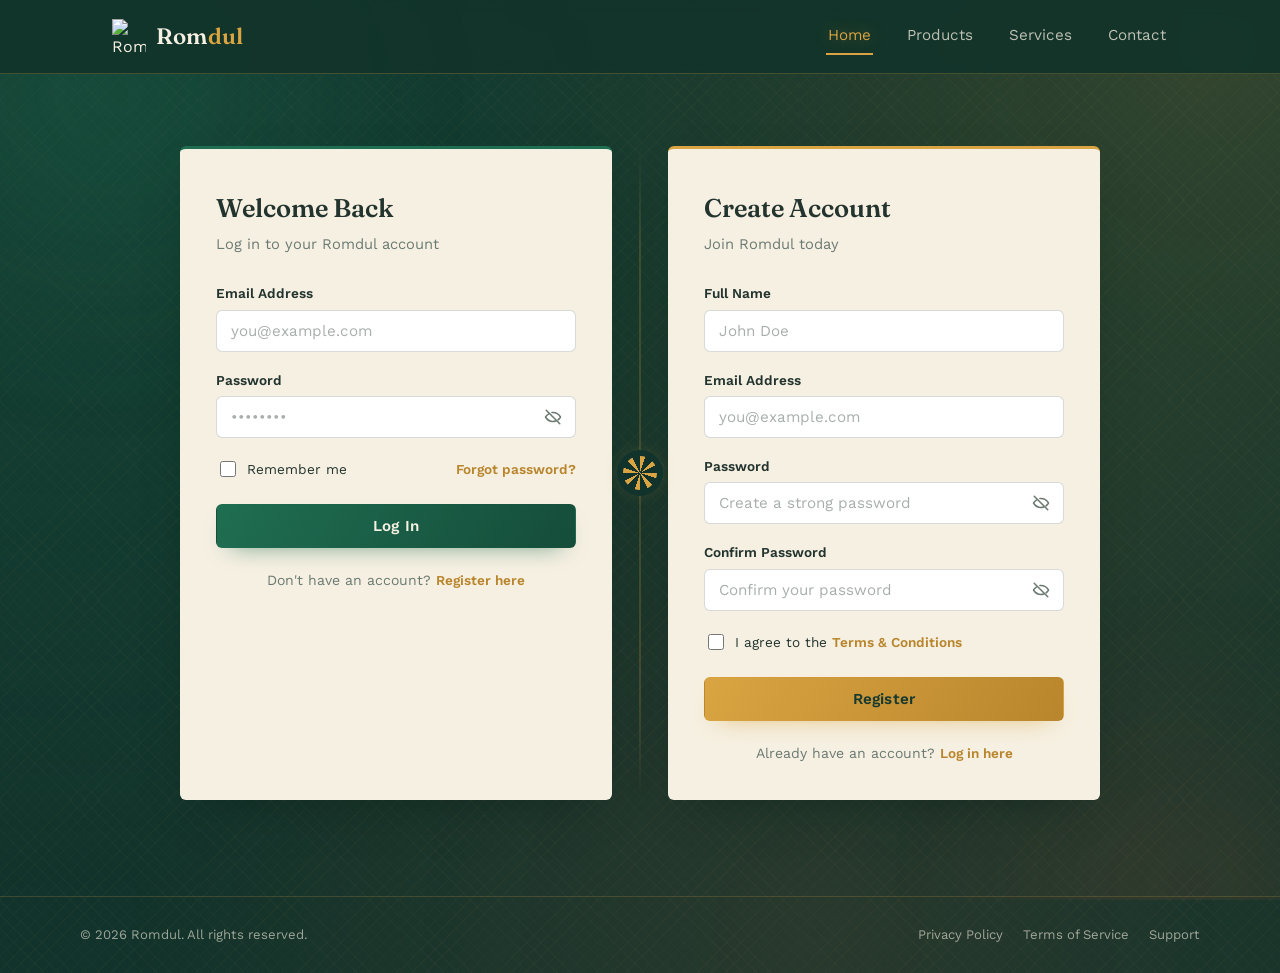
==== index.html @ b873777e "update feature" ====
<!DOCTYPE html>
<html lang="en">
<head>
    <meta charset="UTF-8">
    <meta name="viewport" content="width=device-width, initial-scale=1.0">
    <meta name="description" content="Romdul — Cambodian-inspired secure login and registration portal.">
    <meta name="keywords" content="Romdul, login, register, Cambodia, Khmer, sign up, authentication">
    <meta name="author" content="Romdul">
    <meta name="robots" content="index, follow">
    <meta name="theme-color" content="#000000">
    <meta property="og:type" content="website">
    <meta property="og:title" content="Romdul — Login &amp; Register">
    <meta property="og:description" content="Romdul secure login and registration portal.">
    <meta property="og:url" content="https://www.romdul.com/">
    <meta name="twitter:card" content="summary_large_image">
    <meta name="twitter:title" content="Romdul — Login &amp; Register">
    <title>Romdul — Login &amp; Register</title>
    <link rel="icon" type="image/x-icon" href="/favicon.ico">
    <link rel="preconnect" href="https://fonts.googleapis.com">
    <link rel="preconnect" href="https://fonts.gstatic.com" crossorigin>
    <link rel="stylesheet" href="https://fonts.googleapis.com/css2?family=Fraunces:wght@400;600;700&amp;family=Work+Sans:wght@400;500;600&amp;display=swap">
    <link rel="stylesheet" href="style.css">
</head>
<body>
    <div class="scroll-progress" aria-hidden="true"></div>
    <div class="bg-decor" aria-hidden="true">
        <span class="orb orb-one"></span>
        <span class="orb orb-two"></span>
        <span class="ember"></span>
        <span class="ember"></span>
        <span class="ember"></span>
        <span class="ember"></span>
        <span class="ember"></span>
        <span class="ember"></span>
        <span class="ember"></span>
        <span class="ember"></span>
    </div>
    <header class="navbar">
        <input type="checkbox" id="nav-toggle" class="nav-toggle-input" aria-label="Open navigation menu">
        <div class="navbar-container">
            <a href="index.html" class="navbar-logo" aria-label="Romdul Home">
                <img src="Romdoul-flower-drawing.png" alt="Romdul Logo" class="logo-image">
                <span class="logo-text">
                    <span class="logo-rom">Rom</span><span class="logo-dul">dul</span>
                </span>
            </a>
            <nav class="navbar-nav" aria-label="Main navigation">
                <a href="index.html" class="nav-link active">Home</a>
                <a href="products.html" class="nav-link">Products</a>
                <a href="services.html" class="nav-link">Services</a>
                <a href="contact.html" class="nav-link">Contact</a>
            </nav>
            <label for="nav-toggle" class="navbar-toggle" aria-label="Toggle navigation">
                <span></span><span></span><span></span>
            </label>
        </div>
        <nav class="navbar-nav-mobile" aria-label="Mobile navigation">
            <a href="index.html" class="nav-link active">Home</a>
            <a href="products.html" class="nav-link">Products</a>
            <a href="services.html" class="nav-link">Services</a>
            <a href="contact.html" class="nav-link">Contact</a>
        </nav>
    </header>
    <main class="auth-container">
        <div class="auth-wrapper">
            <section class="auth-card login-card" id="login-card">
                <div class="card-header">
                    <h2>Welcome Back</h2>
                    <p>Log in to your Romdul account</p>
                </div>
                <form class="auth-form" action="/login" method="POST">
                    <div class="form-group">
                        <label for="login-email">Email Address</label>
                        <input type="email" id="login-email" name="email" placeholder="you@example.com" required autocomplete="email">
                    </div>
                    <div class="form-group">
                        <label for="login-password">Password</label>
                        <input type="password" id="login-password" name="password" placeholder="••••••••" required autocomplete="current-password">
                    </div>
                    <div class="form-options">
                        <label class="checkbox-label">
                            <input type="checkbox" name="remember">
                            <span>Remember me</span>
                        </label>
                        <a href="#" class="forgot-link">Forgot password?</a>
                    </div>
                    <button type="submit" class="btn btn-primary btn-block">Log In</button>
                </form>
                <div class="card-footer">
                    <p>Don't have an account? <a href="#register-card" class="switch-link">Register here</a></p>
                </div>
            </section>
            <section class="auth-card register-card" id="register-card">
                <div class="card-header">
                    <h2>Create Account</h2>
                    <p>Join Romdul today</p>
                </div>
                <form class="auth-form" action="/register" method="POST">
                    <div class="form-group">
                        <label for="register-name">Full Name</label>
                        <input type="text" id="register-name" name="name" placeholder="John Doe" required autocomplete="name">
                    </div>
                    <div class="form-group">
                        <label for="register-email">Email Address</label>
                        <input type="email" id="register-email" name="email" placeholder="you@example.com" required autocomplete="email">
                    </div>
                    <div class="form-group">
                        <label for="register-password">Password</label>
                        <input type="password" id="register-password" name="password" placeholder="Create a strong password" required autocomplete="new-password" minlength="8">
                    </div>
                    <div class="form-group">
                        <label for="register-confirm">Confirm Password</label>
                        <input type="password" id="register-confirm" name="confirm_password" placeholder="Confirm your password" required autocomplete="new-password" minlength="8">
                    </div>
                    <div class="form-options">
                        <label class="checkbox-label">
                            <input type="checkbox" name="terms" required>
                            <span>I agree to the <a href="#" class="terms-link">Terms &amp; Conditions</a></span>
                        </label>
                    </div>
                    <button type="submit" class="btn btn-primary btn-block">Register</button>
                </form>
                <div class="card-footer">
                    <p>Already have an account? <a href="#login-card" class="switch-link">Log in here</a></p>
                </div>
            </section>
        </div>
    </main>
    <footer class="site-footer">
        <div class="footer-container">
            <p class="footer-copyright">&copy; 2026 Romdul. All rights reserved.</p>
            <div class="footer-links">
                <a href="#">Privacy Policy</a>
                <a href="#">Terms of Service</a>
                <a href="#">Support</a>
            </div>
        </div>
    </footer>
    <script src="script.js" defer></script>
</body>
</html>
---- style.css ----
:root {
  
  --ink: #12332b;              
  --ink-soft: #17392f;
  --rom-green: #1f6e52;        
  --rom-green-dark: #154d3a;
  --dul-yellow: #d9a441;       
  --dul-yellow-dark: #b9862d;
  --ivory: #f6f0e2;            
  --ivory-dim: #ece3cf;
  --clay: #b85c38;             
  --ink-text: #23342f;
  --muted-text: #6b7a72;

  
  --font-display: "Fraunces", "Iowan Old Style", Georgia, serif;
  --font: "Work Sans", "Segoe UI", sans-serif;

  
  --transition: 0.2s ease;
  --radius: 6px;
  --shadow-card: 0 18px 40px -20px rgba(10, 30, 22, 0.55);
}

/* ============ KEYFRAMES ============ */

@keyframes fade-up {
  from {
    opacity: 0;
    transform: translateY(24px);
  }
  to {
    opacity: 1;
    transform: translateY(0);
  }
}

@keyframes fade-down {
  from {
    opacity: 0;
    transform: translateY(-18px);
  }
  to {
    opacity: 1;
    transform: translateY(0);
  }
}

@keyframes fade-in {
  from {
    opacity: 0;
  }
  to {
    opacity: 1;
  }
}

@keyframes slide-in-left {
  from {
    opacity: 0;
    transform: translateX(-38px);
  }
  to {
    opacity: 1;
    transform: translateX(0);
  }
}

@keyframes slide-in-right {
  from {
    opacity: 0;
    transform: translateX(38px);
  }
  to {
    opacity: 1;
    transform: translateX(0);
  }
}

@keyframes pop-in {
  0% {
    opacity: 0;
    transform: scale(0.82);
  }
  60% {
    opacity: 1;
    transform: scale(1.06);
  }
  100% {
    opacity: 1;
    transform: scale(1);
  }
}

@keyframes grow-line {
  from {
    transform: translateX(-0.5px) scaleY(0);
  }
  to {
    transform: translateX(-0.5px) scaleY(1);
  }
}

@keyframes spin-slow {
  from {
    transform: rotate(0deg);
  }
  to {
    transform: rotate(360deg);
  }
}

@keyframes medallion-spin {
  from {
    transform: translate(-50%, -50%) rotate(0deg);
  }
  to {
    transform: translate(-50%, -50%) rotate(360deg);
  }
}

@keyframes pulse-ring {
  0%,
  100% {
    box-shadow: 0 0 0 6px rgba(217, 164, 65, 0.08), 0 0 18px rgba(217, 164, 65, 0.25);
  }
  50% {
    box-shadow: 0 0 0 12px rgba(217, 164, 65, 0.03), 0 0 30px rgba(217, 164, 65, 0.5);
  }
}

@keyframes weave-drift {
  from {
    background-position: 0 0, 0 0;
  }
  to {
    background-position: 200px 200px, -200px 200px;
  }
}

@keyframes aurora-drift {
  from {
    transform: translate3d(-2%, -1%, 0) scale(1);
  }
  to {
    transform: translate3d(2%, 2%, 0) scale(1.08);
  }
}

@keyframes sheen {
  from {
    transform: translateX(-120%) skewX(-18deg);
  }
  to {
    transform: translateX(220%) skewX(-18deg);
  }
}

@keyframes shake {
  10%, 90% {
    transform: translateX(-2px);
  }
  20%, 80% {
    transform: translateX(3px);
  }
  30%, 50%, 70% {
    transform: translateX(-5px);
  }
  40%, 60% {
    transform: translateX(5px);
  }
}

@keyframes float-soft {
  0%,
  100% {
    transform: translateY(0);
  }
  50% {
    transform: translateY(-6px);
  }
}

/* ============ SCROLL REVEAL UTILITIES ============ */

.reveal {
  opacity: 0;
  transform: translateY(28px);
  transition: opacity 0.7s cubic-bezier(0.22, 1, 0.36, 1),
    transform 0.7s cubic-bezier(0.22, 1, 0.36, 1);
  will-change: opacity, transform;
}

.reveal-left {
  transform: translateX(-38px);
}

.reveal-right {
  transform: translateX(38px);
}

.reveal-zoom {
  transform: scale(0.92);
}

.reveal.is-visible {
  opacity: 1;
  transform: translate(0, 0) scale(1);
}

/* Scroll progress bar driven by script.js */
.scroll-progress {
  position: fixed;
  top: 0;
  left: 0;
  height: 3px;
  width: 100%;
  transform: scaleX(0);
  transform-origin: left center;
  background: linear-gradient(to right, var(--rom-green), var(--dul-yellow), var(--clay));
  z-index: 60;
  pointer-events: none;
}

@media (prefers-reduced-motion: reduce) {
  * {
    animation-duration: 0.001ms !important;
    animation-iteration-count: 1 !important;
    transition-duration: 0.001ms !important;
  }

  body,
  body::before {
    animation: none !important;
  }

  .reveal,
  .reveal-left,
  .reveal-right,
  .reveal-zoom {
    opacity: 1 !important;
    transform: none !important;
  }
}

*,
*::before,
*::after {
  box-sizing: border-box;
}

html {
  scroll-behavior: smooth;
}

body {
  margin: 0;
  font-family: var(--font);
  color: var(--ivory);
  background-color: var(--ink);
  
  background-image:
    repeating-linear-gradient(
      135deg,
      rgba(217, 164, 65, 0.035) 0px,
      rgba(217, 164, 65, 0.035) 1px,
      transparent 1px,
      transparent 10px
    ),
    repeating-linear-gradient(
      45deg,
      rgba(246, 240, 226, 0.02) 0px,
      rgba(246, 240, 226, 0.02) 1px,
      transparent 1px,
      transparent 10px
    );
  background-size: 200px 200px, 200px 200px;
  background-position: 0 0, 0 0;
  animation: weave-drift 70s linear infinite;
  min-height: 100vh;
  line-height: 1.5;
  position: relative;
}

/* Ambient glow layer that slowly breathes behind the content */
body::before {
  content: "";
  position: fixed;
  inset: -20%;
  z-index: -1;
  pointer-events: none;
  background-image:
    radial-gradient(circle at 18% 22%, rgba(31, 110, 82, 0.28), transparent 45%),
    radial-gradient(circle at 82% 18%, rgba(217, 164, 65, 0.16), transparent 42%),
    radial-gradient(circle at 60% 88%, rgba(184, 92, 56, 0.14), transparent 45%);
  animation: aurora-drift 26s ease-in-out infinite alternate;
}

img {
  max-width: 100%;
  display: block;
}

a {
  color: inherit;
  text-decoration: none;
}

button {
  font-family: inherit;
}

:focus-visible {
  outline: 2px solid var(--dul-yellow);
  outline-offset: 3px;
  border-radius: 3px;
}

h1, h2, h3 {
  font-family: var(--font-display);
  margin: 0;
  color: var(--ivory);
  font-weight: 600;
}

/* ============ NAVBAR ============ */

.navbar {
  border-bottom: 1px solid rgba(217, 164, 65, 0.25);
  background-color: rgba(18, 51, 43, 0.9);
  backdrop-filter: blur(6px);
  position: sticky;
  top: 0;
  z-index: 20;
}

.navbar-container {
  max-width: 1120px;
  margin: 0 auto;
  padding: 18px 32px;
  display: flex;
  align-items: center;
  justify-content: space-between;
  gap: 24px;
}

.navbar-logo {
  display: flex;
  align-items: center;
  gap: 10px;
}

.logo-image {
  width: 34px;
  height: 34px;
  object-fit: contain;
}

.logo-text {
  font-family: var(--font-display);
  font-size: 1.4rem;
  font-weight: 600;
  letter-spacing: 0.01em;
}

.logo-rom {
  color: var(--ivory);
}

.logo-dul {
  color: var(--dul-yellow);
}

.navbar-nav {
  display: flex;
  gap: 32px;
}

.nav-link {
  position: relative;
  display: inline-block;
  font-size: 0.95rem;
  color: rgba(246, 240, 226, 0.75);
  padding: 6px 2px;
  border-bottom: 2px solid transparent;
  transition: color var(--transition), border-color var(--transition),
    transform 0.28s cubic-bezier(0.22, 1, 0.36, 1);
}

/* Underline that sweeps out from the centre on hover */
.nav-link::after {
  content: "";
  position: absolute;
  left: 0;
  right: 0;
  bottom: -2px;
  height: 2px;
  background-color: var(--dul-yellow);
  transform: scaleX(0);
  transform-origin: center;
  transition: transform 0.28s cubic-bezier(0.22, 1, 0.36, 1);
}

.nav-link:hover::after,
.nav-link:focus-visible::after,
.nav-link.active::after {
  transform: scaleX(1);
}

.nav-link:hover {
  color: var(--ivory);
  transform: translateY(-1px);
}

.nav-link.active {
  color: var(--dul-yellow);
  border-bottom-color: transparent;
}

.navbar-toggle {
  display: none;
  flex-direction: column;
  justify-content: center;
  gap: 5px;
  width: 32px;
  height: 32px;
  background: none;
  border: none;
  cursor: pointer;
  padding: 0;
}

.navbar-toggle span {
  display: block;
  height: 2px;
  width: 100%;
  background-color: var(--ivory);
  border-radius: 2px;
  transition: transform var(--transition), opacity var(--transition);
}

.navbar-toggle.is-active span:nth-child(1) {
  transform: translateY(7px) rotate(45deg);
}

.navbar-toggle.is-active span:nth-child(2) {
  opacity: 0;
}

.navbar-toggle.is-active span:nth-child(3) {
  transform: translateY(-7px) rotate(-45deg);
}

.navbar-nav-mobile {
  display: none;
  flex-direction: column;
  border-top: 1px solid rgba(217, 164, 65, 0.2);
  padding: 8px 32px 16px;
}

.navbar-nav-mobile.is-open {
  display: flex;
}

.navbar-nav-mobile .nav-link {
  padding: 12px 0;
  border-bottom: 1px solid rgba(217, 164, 65, 0.12);
}

.navbar-nav-mobile .nav-link:last-child {
  border-bottom: none;
}

/* ============ SHARED PAGE HERO ============ */

.page-hero {
  max-width: 1120px;
  margin: 0 auto;
  padding: 64px 32px 8px;
  text-align: center;
  position: relative;
}

.page-hero-eyebrow-mark {
  width: 30px;
  height: 30px;
  margin: 0 auto 22px;
  border-radius: 50%;
  background-color: var(--ink);
  background-image: repeating-conic-gradient(
    var(--dul-yellow) 0deg 18deg,
    transparent 18deg 45deg
  );
  box-shadow: 0 0 0 6px rgba(217, 164, 65, 0.08), 0 0 18px rgba(217, 164, 65, 0.25);
}

.page-hero h1 {
  font-size: clamp(2rem, 4vw, 2.75rem);
  max-width: 620px;
  margin: 0 auto 16px;
}

.page-hero p {
  max-width: 520px;
  margin: 0 auto;
  color: rgba(246, 240, 226, 0.7);
  font-size: 1rem;
}

.section-divider {
  max-width: 1120px;
  margin: 48px auto;
  padding: 0 32px;
  display: flex;
  align-items: center;
  gap: 16px;
}

.section-divider::before,
.section-divider::after {
  content: "";
  flex: 1;
  height: 1px;
  background: linear-gradient(to right, transparent, rgba(217, 164, 65, 0.4), transparent);
}

.section-divider span {
  font-family: var(--font-display);
  font-size: 0.85rem;
  color: var(--dul-yellow);
  letter-spacing: 0.03em;
  white-space: nowrap;
}

/* ============ AUTH (HOME) ============ */

.auth-container {
  padding: 72px 24px 96px;
  display: flex;
  justify-content: center;
}

.auth-wrapper {
  position: relative;
  width: 100%;
  max-width: 920px;
  display: grid;
  grid-template-columns: 1fr 1fr;
  gap: 56px;
}

.auth-wrapper::before {
  content: "";
  position: absolute;
  top: 0;
  bottom: 0;
  left: 50%;
  width: 1px;
  background: linear-gradient(
    to bottom,
    transparent,
    rgba(217, 164, 65, 0.4) 15%,
    rgba(217, 164, 65, 0.4) 85%,
    transparent
  );
  transform: translateX(-0.5px);
}

.auth-wrapper::after {
  content: "";
  position: absolute;
  top: 50%;
  left: 50%;
  width: 34px;
  height: 34px;
  border-radius: 50%;
  transform: translate(-50%, -50%);
  background-color: var(--ink);
  background-image: repeating-conic-gradient(
    var(--dul-yellow) 0deg 18deg,
    transparent 18deg 45deg
  );
  box-shadow: 0 0 0 6px var(--ink), 0 0 18px rgba(217, 164, 65, 0.35);
}

.auth-card {
  background-color: var(--ivory);
  color: var(--ink-text);
  border-radius: var(--radius);
  padding: 40px 36px 36px;
  box-shadow: var(--shadow-card);
  position: relative;
  overflow: hidden;
}

.login-card {
  border-top: 3px solid var(--rom-green);
}

.register-card {
  border-top: 3px solid var(--dul-yellow);
}

.card-header {
  margin-bottom: 28px;
}

.card-header h2 {
  font-size: 1.6rem;
  color: var(--ink-text);
  margin-bottom: 6px;
}

.card-header p {
  margin: 0;
  color: var(--muted-text);
  font-size: 0.92rem;
}

.auth-form {
  display: flex;
  flex-direction: column;
  gap: 18px;
}

.form-group {
  display: flex;
  flex-direction: column;
  gap: 6px;
  text-align: left;
}

.form-group label {
  font-size: 0.85rem;
  font-weight: 600;
  color: var(--ink-text);
}

.form-group input,
.form-group textarea,
.form-group select {
  font-family: var(--font);
  font-size: 0.95rem;
  padding: 11px 14px;
  border: 1px solid rgba(35, 52, 47, 0.18);
  border-radius: var(--radius);
  background-color: #ffffff;
  color: var(--ink-text);
  transition: border-color var(--transition), box-shadow var(--transition);
  resize: vertical;
}

.form-group input::placeholder,
.form-group textarea::placeholder {
  color: rgba(35, 52, 47, 0.4);
}

.form-group input:hover,
.form-group textarea:hover,
.form-group select:hover {
  border-color: rgba(31, 110, 82, 0.45);
}

.form-group input:focus,
.form-group textarea:focus,
.form-group select:focus {
  outline: none;
  border-color: var(--rom-green);
  box-shadow: 0 0 0 3px rgba(31, 110, 82, 0.15);
}

.form-group input:required:invalid:not(:placeholder-shown) {
  border-color: var(--clay);
}

.form-options {
  display: flex;
  align-items: center;
  justify-content: space-between;
  gap: 12px;
  margin-top: 2px;
}

.checkbox-label {
  display: flex;
  align-items: center;
  gap: 8px;
  font-size: 0.85rem;
  color: var(--ink-text);
  cursor: pointer;
}

.checkbox-label input[type="checkbox"] {
  width: 16px;
  height: 16px;
  accent-color: var(--rom-green);
  cursor: pointer;
}

.forgot-link,
.switch-link,
.terms-link {
  font-size: 0.85rem;
  font-weight: 600;
  color: var(--dul-yellow-dark);
  transition: color var(--transition);
}

.forgot-link:hover,
.switch-link:hover,
.terms-link:hover {
  color: var(--rom-green);
  text-decoration: underline;
}

.btn {
  display: inline-flex;
  align-items: center;
  justify-content: center;
  padding: 12px 24px;
  font-family: var(--font);
  font-size: 0.95rem;
  font-weight: 600;
  border-radius: var(--radius);
  border: 1px solid transparent;
  cursor: pointer;
  transition: background-color var(--transition), color var(--transition),
    border-color var(--transition), transform var(--transition);
}

.btn:active {
  transform: translateY(1px);
}

.btn-primary {
  background-color: var(--rom-green);
  color: var(--ivory);
}

.btn-primary:hover {
  background-color: var(--rom-green-dark);
}

.register-card .btn-primary {
  background-color: var(--dul-yellow);
  color: var(--ink-soft);
}

.register-card .btn-primary:hover {
  background-color: var(--dul-yellow-dark);
}

.btn-block {
  width: 100%;
  margin-top: 6px;
}

.card-footer {
  margin-top: 22px;
  text-align: center;
}

.card-footer p {
  margin: 0;
  font-size: 0.88rem;
  color: var(--muted-text);
}

/* ============ PRODUCTS (INSTRUMENTS) ============ */

.products-container {
  max-width: 1120px;
  margin: 0 auto;
  padding: 8px 32px 96px;
}

.product-grid {
  display: grid;
  grid-template-columns: repeat(auto-fit, minmax(240px, 1fr));
  gap: 28px;
}

.product-card {
  background-color: var(--ivory);
  color: var(--ink-text);
  border-radius: var(--radius);
  padding: 28px 24px 24px;
  box-shadow: var(--shadow-card);
  border-top: 3px solid var(--rom-green);
  display: flex;
  flex-direction: column;
  gap: 14px;
}

.product-card:nth-child(3n+2) {
  border-top-color: var(--dul-yellow);
}

.product-card:nth-child(3n) {
  border-top-color: var(--clay);
}

.product-icon {
  width: 64px;
  height: 64px;
  border-radius: 50%;
  background-color: var(--ivory-dim);
  display: flex;
  align-items: center;
  justify-content: center;
  flex-shrink: 0;
}

.product-icon svg {
  width: 36px;
  height: 36px;
  stroke: var(--rom-green-dark);
  fill: none;
}

.product-card:nth-child(3n+2) .product-icon svg {
  stroke: var(--dul-yellow-dark);
}

.product-card:nth-child(3n) .product-icon svg {
  stroke: var(--clay);
}

/* Product image styles */
.product-image-wrapper {
  width: 100%;
  height: 200px;
  border-radius: var(--radius);
  overflow: hidden;
  background-color: var(--ivory-dim);
  flex-shrink: 0;
}

.product-image {
  width: 100%;
  height: 100%;
  object-fit: cover;
  object-position: center;
  transition: transform 0.3s ease;
}

.product-card:hover .product-image {
  transform: scale(1.03);
}

.product-name-km {
  font-family: var(--font-display);
  font-size: 1.25rem;
  color: var(--ink-text);
  margin-bottom: 2px;
}

.product-name-en {
  font-size: 0.82rem;
  text-transform: uppercase;
  letter-spacing: 0.06em;
  color: var(--muted-text);
  font-weight: 600;
}

.product-desc {
  font-size: 0.9rem;
  color: var(--ink-text);
  line-height: 1.55;
  flex-grow: 1;
}

.product-footer {
  display: flex;
  align-items: center;
  justify-content: space-between;
  gap: 12px;
  padding-top: 10px;
  border-top: 1px solid rgba(35, 52, 47, 0.1);
}

.product-price {
  font-family: var(--font-display);
  font-size: 1.15rem;
  font-weight: 600;
  color: var(--rom-green-dark);
}

.product-card:nth-child(3n+2) .product-price {
  color: var(--dul-yellow-dark);
}

.product-card:nth-child(3n) .product-price {
  color: var(--clay);
}

.product-stock {
  font-size: 0.78rem;
  color: var(--muted-text);
}

.btn-small {
  padding: 8px 16px;
  font-size: 0.85rem;
}

/* ============ SERVICES ============ */

.services-container {
  max-width: 1120px;
  margin: 0 auto;
  padding: 8px 32px 96px;
}

.services-grid {
  display: grid;
  grid-template-columns: repeat(auto-fit, minmax(260px, 1fr));
  gap: 24px;
  margin-bottom: 56px;
}

.service-card {
  background-color: var(--ivory);
  color: var(--ink-text);
  border-radius: var(--radius);
  padding: 30px 26px;
  box-shadow: var(--shadow-card);
  display: flex;
  flex-direction: column;
  gap: 12px;
}

.service-icon {
  width: 46px;
  height: 46px;
  border-radius: 50%;
  background-color: var(--ivory-dim);
  display: flex;
  align-items: center;
  justify-content: center;
}

.service-icon svg {
  width: 26px;
  height: 26px;
  stroke: var(--rom-green-dark);
  fill: none;
}

.service-card h3 {
  font-size: 1.15rem;
  color: var(--ink-text);
}

.service-card p {
  margin: 0;
  font-size: 0.9rem;
  color: var(--muted-text);
  line-height: 1.55;
}

.process-strip {
  background-color: rgba(246, 240, 226, 0.06);
  border: 1px solid rgba(217, 164, 65, 0.2);
  border-radius: var(--radius);
  padding: 36px 32px;
  display: grid;
  grid-template-columns: repeat(auto-fit, minmax(200px, 1fr));
  gap: 28px;
}

.process-step {
  display: flex;
  flex-direction: column;
  gap: 8px;
}

.process-step .step-label {
  font-family: var(--font-display);
  font-size: 1.4rem;
  color: var(--dul-yellow);
}

.process-step h4 {
  margin: 0;
  font-family: var(--font-display);
  font-size: 1.05rem;
  color: var(--ivory);
  font-weight: 600;
}

.process-step p {
  margin: 0;
  font-size: 0.88rem;
  color: rgba(246, 240, 226, 0.65);
  line-height: 1.5;
}

/* ============ CONTACT ============ */

.contact-container {
  max-width: 1120px;
  margin: 0 auto;
  padding: 8px 32px 96px;
}

.contact-grid {
  display: grid;
  grid-template-columns: 1.1fr 0.9fr;
  gap: 48px;
  align-items: start;
}

.contact-form-card {
  background-color: var(--ivory);
  color: var(--ink-text);
  border-radius: var(--radius);
  padding: 40px 36px;
  box-shadow: var(--shadow-card);
  border-top: 3px solid var(--rom-green);
}

.contact-form-card h2 {
  font-size: 1.5rem;
  color: var(--ink-text);
  margin-bottom: 6px;
}

.contact-form-card > p {
  margin: 0 0 26px;
  color: var(--muted-text);
  font-size: 0.92rem;
}

.contact-form {
  display: flex;
  flex-direction: column;
  gap: 18px;
}

.form-row {
  display: grid;
  grid-template-columns: 1fr 1fr;
  gap: 18px;
}

.form-status {
  display: none;
  font-size: 0.88rem;
  color: var(--rom-green-dark);
  background-color: rgba(31, 110, 82, 0.08);
  border: 1px solid rgba(31, 110, 82, 0.25);
  border-radius: var(--radius);
  padding: 12px 14px;
}

.form-status.is-visible {
  display: block;
}

.contact-info-card {
  background-color: rgba(246, 240, 226, 0.06);
  border: 1px solid rgba(217, 164, 65, 0.2);
  border-radius: var(--radius);
  padding: 36px 32px;
  display: flex;
  flex-direction: column;
  gap: 26px;
}

.contact-info-card h3 {
  font-size: 1.2rem;
}

.info-item {
  display: flex;
  gap: 14px;
  align-items: flex-start;
}

.info-icon {
  width: 38px;
  height: 38px;
  border-radius: 50%;
  background-color: rgba(217, 164, 65, 0.12);
  display: flex;
  align-items: center;
  justify-content: center;
  flex-shrink: 0;
}

.info-icon svg {
  width: 20px;
  height: 20px;
  stroke: var(--dul-yellow);
  fill: none;
}

.info-item h4 {
  margin: 0 0 3px;
  font-size: 0.92rem;
  font-family: var(--font);
  font-weight: 600;
  color: var(--ivory);
}

.info-item p,
.info-item a {
  margin: 0;
  font-size: 0.88rem;
  color: rgba(246, 240, 226, 0.7);
  line-height: 1.5;
}

.info-item a:hover {
  color: var(--dul-yellow);
}

.social-row {
  display: flex;
  gap: 12px;
  padding-top: 4px;
  border-top: 1px solid rgba(217, 164, 65, 0.2);
  margin-top: 4px;
  padding-top: 20px;
}

.social-row a {
  width: 36px;
  height: 36px;
  border-radius: 50%;
  border: 1px solid rgba(217, 164, 65, 0.35);
  display: flex;
  align-items: center;
  justify-content: center;
  transition: background-color var(--transition), border-color var(--transition);
}

.social-row a svg {
  width: 16px;
  height: 16px;
  stroke: var(--dul-yellow);
  fill: none;
}

.social-row a:hover {
  background-color: rgba(217, 164, 65, 0.15);
  border-color: var(--dul-yellow);
}

.map-frame {
  border-radius: var(--radius);
  overflow: hidden;
  border: 1px solid rgba(217, 164, 65, 0.2);
  aspect-ratio: 16 / 9;
}

.map-frame iframe {
  width: 100%;
  height: 100%;
  border: 0;
  display: block;
}

/* ============ FOOTER ============ */

.site-footer {
  border-top: 1px solid rgba(217, 164, 65, 0.2);
  padding: 28px 24px;
}

.footer-container {
  max-width: 1120px;
  margin: 0 auto;
  display: flex;
  align-items: center;
  justify-content: space-between;
  flex-wrap: wrap;
  gap: 12px;
}

.footer-copyright {
  margin: 0;
  font-size: 0.82rem;
  color: rgba(246, 240, 226, 0.6);
}

.footer-links {
  display: flex;
  gap: 20px;
}

.footer-links a {
  font-size: 0.82rem;
  color: rgba(246, 240, 226, 0.6);
  transition: color var(--transition);
}

.footer-links a:hover {
  color: var(--dul-yellow);
}

/* ============ RESPONSIVE ============ */

@media (max-width: 860px) {
  .auth-wrapper {
    grid-template-columns: 1fr;
    max-width: 440px;
    margin: 0 auto;
    gap: 40px;
  }

  .auth-wrapper::before,
  .auth-wrapper::after {
    display: none;
  }

  .contact-grid {
    grid-template-columns: 1fr;
  }
}

@media (max-width: 768px) {
  .navbar-nav {
    display: none;
  }

  .navbar-toggle {
    display: flex;
  }
}

@media (max-width: 600px) {
  .form-row {
    grid-template-columns: 1fr;
  }
}

@media (max-width: 480px) {
  .auth-container {
    padding: 48px 16px 64px;
  }

  .auth-card,
  .contact-form-card {
    padding: 32px 24px 28px;
  }

  .form-options {
    flex-direction: column;
    align-items: flex-start;
    gap: 10px;
  }

  .page-hero {
    padding: 48px 20px 8px;
  }

  .products-container,
  .services-container,
  .contact-container {
    padding: 8px 20px 64px;
  }

  .process-strip {
    padding: 28px 22px;
  }
}

/* ============================================================================
   VISUAL POLISH LAYER
   ----------------------------------------------------------------------------
   Everything below this line is additive — no rule above it is modified, so
   the original theme keeps working exactly as before. These rules add depth,
   motion and interaction states driven by script.js.

   Every animation is switched off by the prefers-reduced-motion block at the
   very bottom of this file.
   ============================================================================ */

/* ---------- 1. New keyframes ------------------------------------------- */

@keyframes orb-drift {
  from {
    transform: translate3d(0, 0, 0) scale(1);
  }
  to {
    transform: translate3d(6%, 8%, 0) scale(1.14);
  }
}

@keyframes ember-rise {
  0% {
    opacity: 0;
    transform: translate3d(0, 0, 0) scale(0.5);
  }
  12% {
    opacity: 0.7;
  }
  80% {
    opacity: 0.3;
  }
  100% {
    opacity: 0;
    transform: translate3d(30px, -108vh, 0) scale(1.2);
  }
}

@keyframes nav-drop {
  from {
    opacity: 0;
    transform: translateY(-10px);
  }
  to {
    opacity: 1;
    transform: translateY(0);
  }
}

@keyframes text-shimmer {
  0%,
  100% {
    background-position: 0% center;
  }
  50% {
    background-position: 100% center;
  }
}

@keyframes status-in {
  from {
    opacity: 0;
    transform: translateY(-6px);
  }
  to {
    opacity: 1;
    transform: translateY(0);
  }
}

@keyframes toast-in {
  from {
    opacity: 0;
    transform: translateY(14px) scale(0.96);
  }
  to {
    opacity: 1;
    transform: translateY(0) scale(1);
  }
}

@keyframes ripple-out {
  to {
    opacity: 0;
    transform: scale(1);
  }
}

@keyframes border-glow {
  0%,
  100% {
    box-shadow: 0 0 0 1px rgba(217, 164, 65, 0.28), 0 18px 40px -22px rgba(10, 30, 22, 0.6);
  }
  50% {
    box-shadow: 0 0 0 1px rgba(217, 164, 65, 0.55), 0 22px 46px -22px rgba(10, 30, 22, 0.7);
  }
}

@keyframes heart-beat {
  0%,
  100% {
    transform: scale(1);
  }
  35% {
    transform: scale(1.16);
  }
  60% {
    transform: scale(0.97);
  }
}

/* ---------- 2. Ambient background: aurora orbs + drifting embers -------- */

.bg-decor {
  position: fixed;
  inset: 0;
  z-index: -1;
  overflow: hidden;
  pointer-events: none;
}

.bg-decor .orb {
  position: absolute;
  border-radius: 50%;
  filter: blur(70px);
  opacity: 0.42;
}

.bg-decor .orb-one {
  width: 46vmax;
  height: 46vmax;
  top: -16vmax;
  left: -14vmax;
  background: radial-gradient(circle, rgba(31, 110, 82, 0.6), transparent 68%);
  animation: orb-drift 26s ease-in-out infinite alternate;
}

.bg-decor .orb-two {
  width: 38vmax;
  height: 38vmax;
  right: -12vmax;
  bottom: -18vmax;
  background: radial-gradient(circle, rgba(184, 92, 56, 0.42), transparent 70%);
  animation: orb-drift 32s ease-in-out infinite alternate-reverse;
}

.bg-decor .ember {
  position: absolute;
  bottom: -12vh;
  width: 5px;
  height: 5px;
  border-radius: 50%;
  background: radial-gradient(circle, rgba(217, 164, 65, 0.95), rgba(217, 164, 65, 0) 72%);
  opacity: 0;
  animation: ember-rise 18s linear infinite;
}

.bg-decor .ember:nth-child(3) {
  left: 6%;
  animation-duration: 19s;
  animation-delay: -2s;
}

.bg-decor .ember:nth-child(4) {
  left: 19%;
  width: 4px;
  height: 4px;
  animation-duration: 24s;
  animation-delay: -9s;
}

.bg-decor .ember:nth-child(5) {
  left: 33%;
  animation-duration: 16s;
  animation-delay: -5s;
}

.bg-decor .ember:nth-child(6) {
  left: 47%;
  width: 7px;
  height: 7px;
  animation-duration: 27s;
  animation-delay: -13s;
}

.bg-decor .ember:nth-child(7) {
  left: 61%;
  width: 4px;
  height: 4px;
  animation-duration: 21s;
  animation-delay: -7s;
}

.bg-decor .ember:nth-child(8) {
  left: 74%;
  animation-duration: 18s;
  animation-delay: -11s;
}

.bg-decor .ember:nth-child(9) {
  left: 87%;
  width: 6px;
  height: 6px;
  animation-duration: 25s;
  animation-delay: -4s;
}

.bg-decor .ember:nth-child(10) {
  left: 95%;
  width: 4px;
  height: 4px;
  animation-duration: 20s;
  animation-delay: -15s;
}

/* ---------- 3. Scroll reveal + progress bar ---------------------------- */

/* Set by script.js on below-the-fold elements only, so nothing is ever hidden
   for visitors without JavaScript. */
[data-reveal] {
  opacity: 0;
  transition: opacity 0.8s cubic-bezier(0.22, 1, 0.36, 1),
    transform 0.8s cubic-bezier(0.22, 1, 0.36, 1);
  transition-delay: var(--reveal-delay, 0ms);
  will-change: opacity, transform;
}

[data-reveal="up"] {
  transform: translateY(34px);
}

[data-reveal="down"] {
  transform: translateY(-26px);
}

[data-reveal="left"] {
  transform: translateX(-42px);
}

[data-reveal="right"] {
  transform: translateX(42px);
}

[data-reveal="zoom"] {
  transform: scale(0.9);
}

[data-reveal].is-visible {
  opacity: 1;
  transform: none;
}

.scroll-progress {
  box-shadow: 0 0 12px rgba(217, 164, 65, 0.55);
}

/* ---------- 4. Navbar ------------------------------------------------- */

.navbar {
  transition: background-color 0.3s ease, box-shadow 0.3s ease,
    border-color 0.3s ease;
}

.navbar.is-scrolled {
  background-color: rgba(14, 40, 34, 0.97);
  box-shadow: 0 14px 34px -22px rgba(0, 0, 0, 0.9);
  border-bottom-color: rgba(217, 164, 65, 0.4);
}

/* The real checkbox that drives the mobile menu. Visually hidden but still
   reachable by keyboard, so the menu works with the keyboard too. */
.nav-toggle-input {
  position: absolute;
  width: 1px;
  height: 1px;
  margin: -1px;
  padding: 0;
  border: 0;
  opacity: 0;
  pointer-events: none;
}

.navbar-logo {
  transition: transform 0.35s cubic-bezier(0.22, 1, 0.36, 1);
}

.navbar-logo:hover {
  transform: translateY(-2px);
}

.logo-image {
  animation: float-soft 5.5s ease-in-out infinite;
  transition: filter 0.35s ease;
}

.navbar-logo:hover .logo-image {
  animation-play-state: paused;
  filter: drop-shadow(0 0 10px rgba(217, 164, 65, 0.6));
}

.logo-dul {
  transition: text-shadow 0.35s ease;
}

.navbar-logo:hover .logo-dul {
  text-shadow: 0 0 14px rgba(217, 164, 65, 0.75);
}

.nav-link::after {
  transition: transform 0.32s cubic-bezier(0.22, 1, 0.36, 1);
}

.nav-link.active {
  text-shadow: 0 0 16px rgba(217, 164, 65, 0.45);
}

.nav-toggle-input:focus-visible ~ .navbar-container .navbar-toggle {
  outline: 2px solid var(--dul-yellow);
  outline-offset: 4px;
  border-radius: 4px;
}

/* ---------- 5. Mobile navigation panel --------------------------------- */

.navbar-nav-mobile {
  background-color: rgba(14, 40, 34, 0.98);
}

.navbar-nav-mobile .nav-link {
  transition: color 0.25s ease,
    padding-left 0.3s cubic-bezier(0.22, 1, 0.36, 1);
}

.navbar-nav-mobile .nav-link:hover,
.navbar-nav-mobile .nav-link:focus-visible {
  color: var(--dul-yellow);
  padding-left: 10px;
}

/* ---------- 6. Page hero ----------------------------------------------- */

/* Rotate-only variant of medallion-spin, which is written for the
   absolutely positioned auth divider. */
@keyframes mark-spin {
  from {
    transform: rotate(0deg);
  }
  to {
    transform: rotate(360deg);
  }
}

.page-hero {
  animation: fade-up 0.85s cubic-bezier(0.22, 1, 0.36, 1) both;
}

.page-hero-eyebrow-mark {
  animation: mark-spin 26s linear infinite,
    pulse-ring 5s ease-in-out infinite;
}

.page-hero h1 {
  animation: page-hero-in 0.9s 0.08s cubic-bezier(0.22, 1, 0.36, 1) both;
}

.page-hero p {
  animation: fade-up 0.9s 0.22s cubic-bezier(0.22, 1, 0.36, 1) both;
}

@keyframes page-hero-in {
  from {
    opacity: 0;
    transform: translateY(22px);
  }
  to {
    opacity: 1;
    transform: translateY(0);
  }
}

/* Horizontal rule that draws outwards from the centre. */
@keyframes rule-draw {
  from {
    transform: scaleX(0);
  }
  to {
    transform: scaleX(1);
  }
}

/* Slow gold shimmer sweeping across the hero headline. */
@supports ((background-clip: text) or (-webkit-background-clip: text)) {
  .page-hero h1 {
    background-image: linear-gradient(
      100deg,
      var(--ivory) 0%,
      var(--ivory) 32%,
      var(--dul-yellow) 50%,
      #ffe8b4 60%,
      var(--ivory) 78%,
      var(--ivory) 100%
    );
    background-size: 220% auto;
    -webkit-background-clip: text;
    background-clip: text;
    -webkit-text-fill-color: transparent;
    animation: page-hero-in 0.9s 0.08s cubic-bezier(0.22, 1, 0.36, 1) both,
      text-shimmer 11s 1s ease-in-out infinite;
  }
}

/* Animated rules that draw outwards from the centre when scrolled into view.
   They are plain full-width rules by default, so this degrades cleanly. */
.section-divider.is-visible::before,
.section-divider.is-visible::after {
  animation: rule-draw 1.1s cubic-bezier(0.22, 1, 0.36, 1) both;
  transform-origin: center;
}

.section-divider span {
  text-shadow: 0 0 18px rgba(217, 164, 65, 0.35);
}

/* ---------- 7. Auth cards --------------------------------------------- */

.login-card {
  animation: fade-up 0.9s 0.05s cubic-bezier(0.22, 1, 0.36, 1) both;
}

.register-card {
  animation: fade-up 0.9s 0.2s cubic-bezier(0.22, 1, 0.36, 1) both;
}

.auth-wrapper::after {
  animation: medallion-spin 28s linear infinite;
}

.auth-card,
.contact-form-card {
  transition: transform 0.45s cubic-bezier(0.22, 1, 0.36, 1),
    box-shadow 0.45s ease;
}

.auth-card:hover,
.contact-form-card:hover {
  transform: translateY(-4px);
  box-shadow: 0 28px 54px -24px rgba(10, 30, 22, 0.65);
}

.contact-form-card {
  position: relative;
  overflow: hidden;
}

/* Light sweep across the card on hover, reusing the `sheen` keyframe. */
.auth-card::after,
.contact-form-card::after {
  content: "";
  position: absolute;
  top: 0;
  bottom: 0;
  left: 0;
  width: 45%;
  background: linear-gradient(
    90deg,
    rgba(255, 255, 255, 0) 0%,
    rgba(255, 255, 255, 0.5) 50%,
    rgba(255, 255, 255, 0) 100%
  );
  transform: translateX(-180%) skewX(-18deg);
  pointer-events: none;
}

.auth-card:hover::after,
.contact-form-card:hover::after {
  animation: sheen 1.1s cubic-bezier(0.22, 1, 0.36, 1);
}

/* ---------- 8. Buttons ------------------------------------------------- */

.btn {
  position: relative;
  overflow: hidden;
  isolation: isolate;
  transition: background-image 0.3s ease, background-color 0.3s ease,
    color 0.3s ease, box-shadow 0.35s ease,
    transform 0.35s cubic-bezier(0.22, 1, 0.36, 1);
}

.btn-primary {
  background-image: linear-gradient(120deg, var(--rom-green), var(--rom-green-dark));
  box-shadow: 0 10px 24px -15px rgba(31, 110, 82, 0.95);
  letter-spacing: 0.01em;
}

.btn-primary:hover {
  background-image: linear-gradient(120deg, var(--rom-green-dark), var(--rom-green));
  box-shadow: 0 18px 32px -15px rgba(31, 110, 82, 1);
  transform: translateY(-2px);
}

.register-card .btn-primary {
  background-image: linear-gradient(120deg, var(--dul-yellow), var(--dul-yellow-dark));
  box-shadow: 0 10px 24px -15px rgba(217, 164, 65, 0.95);
  color: var(--ink-soft);
}

.register-card .btn-primary:hover {
  background-image: linear-gradient(120deg, var(--dul-yellow-dark), var(--dul-yellow));
  box-shadow: 0 18px 32px -15px rgba(217, 164, 65, 1);
  transform: translateY(-2px);
}

.btn-primary:active {
  transform: translateY(1px) scale(0.995);
}

/* Light sweep across the button face on hover. */
.btn-primary::after {
  content: "";
  position: absolute;
  top: -25%;
  bottom: -25%;
  left: 0;
  width: 55%;
  background: linear-gradient(
    90deg,
    rgba(255, 255, 255, 0) 0%,
    rgba(255, 255, 255, 0.42) 50%,
    rgba(255, 255, 255, 0) 100%
  );
  transform: translateX(-190%) skewX(-18deg);
  pointer-events: none;
}

.btn-primary:hover::after,
.btn-primary:focus-visible::after {
  animation: sheen 0.9s cubic-bezier(0.22, 1, 0.36, 1);
}

/* Click ripple injected by script.js */
.ripple {
  position: absolute;
  border-radius: 50%;
  background-color: rgba(246, 240, 226, 0.42);
  transform: scale(0);
  pointer-events: none;
  animation: ripple-out 0.7s ease-out forwards;
}

.register-card .ripple {
  background-color: rgba(21, 77, 58, 0.28);
}

/* Busy state while a form is being "submitted" */
.btn.is-loading {
  pointer-events: none;
  color: transparent;
}

.btn.is-loading::before {
  content: "";
  position: absolute;
  top: 50%;
  left: 50%;
  width: 18px;
  height: 18px;
  margin: -9px 0 0 -9px;
  border: 2px solid rgba(21, 77, 58, 0.2);
  border-top-color: var(--ink-soft);
  border-radius: 50%;
  animation: spin-slow 0.7s linear infinite;
}

.btn-primary.is-loading::before {
  border-color: rgba(246, 240, 226, 0.35);
  border-top-color: var(--ivory);
}

/* ---------- 9. Form fields -------------------------------------------- */

.field-control {
  position: relative;
  display: flex;
}

.field-control input {
  width: 100%;
  padding-right: 46px;
}

.password-toggle {
  position: absolute;
  top: 50%;
  right: 8px;
  width: 30px;
  height: 30px;
  margin-top: -15px;
  padding: 0;
  display: flex;
  align-items: center;
  justify-content: center;
  background: none;
  border: none;
  border-radius: 50%;
  color: var(--muted-text);
  cursor: pointer;
  transition: color 0.25s ease, background-color 0.25s ease,
    transform 0.25s ease;
}

.password-toggle svg {
  width: 18px;
  height: 18px;
  stroke: currentColor;
  fill: none;
}

.password-toggle:hover {
  color: var(--rom-green-dark);
  background-color: rgba(31, 110, 82, 0.1);
  transform: scale(1.08);
}

.password-toggle.is-revealed {
  color: var(--rom-green);
}

.form-group label {
  transition: color 0.25s ease, transform 0.25s ease;
}

.form-group:focus-within label {
  color: var(--rom-green);
  transform: translateX(2px);
}

.form-group input,
.form-group textarea,
.form-group select {
  transition: border-color 0.25s ease, box-shadow 0.25s ease,
    transform 0.25s ease, background-color 0.25s ease;
}

.form-group input:focus,
.form-group textarea:focus,
.form-group select:focus {
  box-shadow: 0 0 0 3px rgba(31, 110, 82, 0.18),
    0 10px 22px -18px rgba(31, 110, 82, 0.9);
  transform: translateY(-1px);
}

/* Error state set by script.js */
.form-group.has-error label,
.form-options.has-error .checkbox-label {
  color: var(--clay);
}

.form-group.has-error input,
.form-group.has-error textarea,
.form-group.has-error select {
  border-color: var(--clay);
  background-color: rgba(184, 92, 56, 0.04);
}

.form-group.has-error input:focus,
.form-group.has-error textarea:focus,
.form-group.has-error select:focus {
  box-shadow: 0 0 0 3px rgba(184, 92, 56, 0.18);
}

.form-options.has-error .checkbox-label input[type="checkbox"] {
  outline: 2px solid var(--clay);
  outline-offset: 1px;
  border-radius: 3px;
}

.field-note {
  display: block;
  font-size: 0.79rem;
  line-height: 1.4;
  color: var(--clay);
}

.field-note.is-fresh {
  animation: status-in 0.32s cubic-bezier(0.22, 1, 0.36, 1) both;
}

/* Password strength meter */
.strength {
  display: none;
  align-items: center;
  gap: 10px;
  margin-top: 2px;
}

.strength.is-visible {
  display: flex;
  animation: fade-in 0.3s ease both;
}

.strength-track {
  flex: 1;
  height: 4px;
  border-radius: 999px;
  background-color: rgba(35, 52, 47, 0.12);
  overflow: hidden;
}

.strength-fill {
  display: block;
  height: 100%;
  width: 10%;
  border-radius: 999px;
  background-color: var(--clay);
  transition: width 0.4s cubic-bezier(0.22, 1, 0.36, 1),
    background-color 0.4s ease;
}

.strength-label {
  font-size: 0.72rem;
  font-weight: 600;
  letter-spacing: 0.05em;
  text-transform: uppercase;
  color: var(--muted-text);
  white-space: nowrap;
}

.strength[data-level="1"] .strength-fill {
  width: 30%;
  background-color: var(--clay);
}

.strength[data-level="2"] .strength-fill {
  width: 55%;
  background-color: var(--dul-yellow-dark);
}

.strength[data-level="3"] .strength-fill {
  width: 78%;
  background-color: var(--dul-yellow-dark);
}

.strength[data-level="4"] .strength-fill {
  width: 100%;
  background-color: var(--rom-green);
}

.strength[data-level="4"] .strength-label {
  color: var(--rom-green);
}

/* Confirmation banner + whole-form shake on failed validation */
.form-status.is-visible {
  animation: status-in 0.4s cubic-bezier(0.22, 1, 0.36, 1) both;
}

form.is-shaking {
  animation: shake 0.6s cubic-bezier(0.36, 0.07, 0.19, 0.97) both;
}

/* Flash applied by script.js when following a #login-card / #register-card link */
.is-highlighted {
  animation: border-glow 1.2s ease-in-out 2;
}

/* ---------- 10. Product & service cards -------------------------------- */

.product-card,
.service-card {
  position: relative;
  transition: transform 0.45s cubic-bezier(0.22, 1, 0.36, 1),
    box-shadow 0.45s ease;
}

/* script.js adds .is-tiltable on pointer devices that support hover */
.product-card.is-tiltable {
  transform: perspective(1000px) rotateX(var(--tilt-x, 0deg))
    rotateY(var(--tilt-y, 0deg));
}

.product-card.is-tiltable:hover {
  transform: perspective(1000px) translateY(-6px) rotateX(var(--tilt-x, 0deg))
    rotateY(var(--tilt-y, 0deg));
  box-shadow: 0 30px 60px -26px rgba(10, 30, 22, 0.75),
    0 0 0 1px rgba(217, 164, 65, 0.35);
}

.product-card:not(.is-tiltable):hover,
.service-card:hover {
  transform: translateY(-6px);
  box-shadow: 0 30px 60px -26px rgba(10, 30, 22, 0.75),
    0 0 0 1px rgba(217, 164, 65, 0.35);
}

.product-image-wrapper {
  position: relative;
}

.product-image {
  transition: transform 0.7s cubic-bezier(0.22, 1, 0.36, 1),
    filter 0.5s ease;
}

.product-card:hover .product-image {
  transform: scale(1.07);
  filter: saturate(1.08) contrast(1.03);
}

/* Spotlight that follows the pointer across the photo */
.product-image-wrapper::after {
  content: "";
  position: absolute;
  inset: 0;
  border-radius: inherit;
  background: radial-gradient(
    circle at var(--glow-x, 50%) var(--glow-y, 50%),
    rgba(255, 255, 255, 0.34) 0%,
    rgba(255, 255, 255, 0) 58%
  );
  opacity: 0;
  transition: opacity 0.4s ease;
  pointer-events: none;
}

.product-card:hover .product-image-wrapper::after {
  opacity: 1;
}

.product-name-km {
  transition: color 0.35s ease, text-shadow 0.35s ease;
}

.product-card:hover .product-name-km {
  color: var(--rom-green-dark);
  text-shadow: 0 0 20px rgba(31, 110, 82, 0.28);
}

.product-price {
  display: inline-block;
  transition: transform 0.35s cubic-bezier(0.22, 1, 0.36, 1),
    color 0.35s ease;
}

.product-card:hover .product-price {
  transform: scale(1.07);
}

.product-stock {
  transition: color 0.35s ease;
}

.product-card:hover .product-stock {
  color: var(--ink-text);
}

/* ---------- 11. Process strip ------------------------------------------ */

.process-strip {
  position: relative;
  overflow: hidden;
  transition: border-color 0.4s ease, background-color 0.4s ease;
}

.process-strip:hover {
  border-color: rgba(217, 164, 65, 0.4);
  background-color: rgba(246, 240, 226, 0.09);
}

.process-strip::before {
  content: "";
  position: absolute;
  inset: -40% -10%;
  background: radial-gradient(
    circle at 18% 0%,
    rgba(217, 164, 65, 0.16),
    rgba(217, 164, 65, 0) 62%
  );
  pointer-events: none;
}

.process-step {
  position: relative;
  transition: transform 0.4s cubic-bezier(0.22, 1, 0.36, 1);
}

.process-step:hover {
  transform: translateX(6px);
}

.process-step .step-label {
  display: inline-block;
  text-shadow: 0 0 20px rgba(217, 164, 65, 0.35);
  transition: transform 0.4s cubic-bezier(0.22, 1, 0.36, 1),
    text-shadow 0.35s ease;
}

.process-step:hover .step-label {
  transform: scale(1.12);
  text-shadow: 0 0 28px rgba(217, 164, 65, 0.75);
}

/* ---------- 12. Contact details & social row --------------------------- */

.info-item {
  transition: transform 0.4s cubic-bezier(0.22, 1, 0.36, 1);
}

.info-item:hover {
  transform: translateX(5px);
}

.info-icon {
  transition: transform 0.45s cubic-bezier(0.22, 1, 0.36, 1),
    background-color 0.4s ease, box-shadow 0.4s ease;
}

.info-item:hover .info-icon {
  transform: scale(1.09) rotate(-5deg);
  background-color: rgba(217, 164, 65, 0.24);
  box-shadow: 0 0 24px -6px rgba(217, 164, 65, 0.8);
}

.contact-info-card h3 {
  text-shadow: 0 0 22px rgba(246, 240, 226, 0.25);
}

.social-row a {
  transition: background-color 0.3s ease, border-color 0.3s ease,
    transform 0.4s cubic-bezier(0.22, 1, 0.36, 1), box-shadow 0.4s ease;
}

.social-row a:hover {
  transform: translateY(-4px) scale(1.07);
  box-shadow: 0 12px 22px -14px rgba(217, 164, 65, 0.9);
}

.social-row a:hover svg {
  animation: heart-beat 0.6s ease;
}

/* ---------- 13. Toast notifications ------------------------------------ */

.toast-host {
  position: fixed;
  left: 50%;
  bottom: 28px;
  z-index: 80;
  display: flex;
  flex-direction: column;
  gap: 10px;
  width: min(420px, calc(100vw - 32px));
  transform: translateX(-50%);
  pointer-events: none;
}

.toast {
  padding: 13px 18px;
  font-size: 0.88rem;
  line-height: 1.45;
  color: var(--ivory);
  background-color: rgba(14, 40, 34, 0.97);
  border: 1px solid rgba(217, 164, 65, 0.45);
  border-left-width: 3px;
  border-radius: var(--radius);
  box-shadow: 0 20px 46px -24px rgba(0, 0, 0, 0.95);
  opacity: 0;
  transform: translateY(14px) scale(0.96);
  transition: opacity 0.35s ease,
    transform 0.35s cubic-bezier(0.22, 1, 0.36, 1);
}

.toast.is-visible {
  opacity: 1;
  transform: translateY(0) scale(1);
  animation: toast-in 0.4s cubic-bezier(0.22, 1, 0.36, 1) both;
}

.toast-success {
  border-left-color: #43b581;
}

.toast-error {
  border-left-color: var(--clay);
}

/* ---------- 14. Back-to-top -------------------------------------------- */

.to-top {
  position: fixed;
  right: 22px;
  bottom: 22px;
  z-index: 70;
  width: 46px;
  height: 46px;
  display: flex;
  align-items: center;
  justify-content: center;
  padding: 0;
  border: 1px solid rgba(217, 164, 65, 0.5);
  border-radius: 50%;
  background-color: rgba(18, 51, 43, 0.92);
  cursor: pointer;
  opacity: 0;
  transform: translateY(18px) scale(0.85);
  pointer-events: none;
  transition: opacity 0.35s ease,
    transform 0.35s cubic-bezier(0.22, 1, 0.36, 1),
    background-color 0.3s ease, border-color 0.3s ease, box-shadow 0.4s ease;
}

.to-top svg {
  width: 20px;
  height: 20px;
  stroke: var(--dul-yellow);
  fill: none;
}

.to-top.is-visible {
  opacity: 1;
  transform: none;
  pointer-events: auto;
}

.to-top:hover {
  background-color: var(--rom-green);
  border-color: var(--dul-yellow);
  box-shadow: 0 0 26px -6px rgba(217, 164, 65, 0.9);
  transform: translateY(-3px);
}

@supports ((backdrop-filter: blur(2px)) or (-webkit-backdrop-filter: blur(2px))) {
  .to-top {
    -webkit-backdrop-filter: blur(8px);
    backdrop-filter: blur(8px);
  }
}

/* ---------- 15. Finishing touches -------------------------------------- */

::selection {
  background-color: rgba(217, 164, 65, 0.38);
  color: var(--ivory);
}

::-webkit-scrollbar {
  width: 10px;
  height: 10px;
}

::-webkit-scrollbar-track {
  background-color: rgba(14, 40, 34, 0.85);
}

::-webkit-scrollbar-thumb {
  background-color: rgba(217, 164, 65, 0.5);
  border-radius: 999px;
}

::-webkit-scrollbar-thumb:hover {
  background-color: var(--dul-yellow);
}

/* ---------- 16. Responsive behaviour ----------------------------------- */

@media (max-width: 768px) {
  /* Checkbox fallback: the menu still opens if script.js never runs. */
  .nav-toggle-input:checked ~ .navbar-nav-mobile {
    display: flex;
    animation: nav-drop 0.38s cubic-bezier(0.22, 1, 0.36, 1) both;
  }

  .navbar-nav-mobile.is-open {
    animation: nav-drop 0.38s cubic-bezier(0.22, 1, 0.36, 1) both;
  }

  .navbar-nav-mobile .nav-link {
    animation: fade-in 0.45s 0.05s ease both;
  }

  .navbar-nav-mobile .nav-link:nth-child(2) {
    animation-delay: 0.1s;
  }

  .navbar-nav-mobile .nav-link:nth-child(3) {
    animation-delay: 0.15s;
  }

  .navbar-nav-mobile .nav-link:nth-child(4) {
    animation-delay: 0.2s;
  }

  /* Hamburger turns into a cross straight from the checkbox state. */
  .nav-toggle-input:checked ~ .navbar-container .navbar-toggle span:nth-child(1) {
    transform: translateY(7px) rotate(45deg);
  }

  .nav-toggle-input:checked ~ .navbar-container .navbar-toggle span:nth-child(2) {
    opacity: 0;
  }

  .nav-toggle-input:checked ~ .navbar-container .navbar-toggle span:nth-child(3) {
    transform: translateY(-7px) rotate(-45deg);
  }
}

@media (min-width: 769px) {
  /* The menu checkbox is mobile-only — keep it out of the desktop tab order. */
  .nav-toggle-input {
    display: none;
  }
}

@media (max-width: 600px) {
  .to-top {
    right: 14px;
    bottom: 14px;
    width: 42px;
    height: 42px;
  }

  .toast-host {
    bottom: 74px;
  }
}

/* ---------- 17. Motion preferences ------------------------------------- */

@media (prefers-reduced-motion: reduce) {
  .bg-decor {
    display: none;
  }

  .logo-image,
  .page-hero,
  .page-hero h1,
  .page-hero p,
  .page-hero-eyebrow-mark,
  .login-card,
  .register-card,
  .auth-wrapper::after,
  .section-divider::before,
  .section-divider::after,
  .toast,
  .toast.is-visible,
  form.is-shaking,
  .is-highlighted,
  .btn.is-loading::before,
  .social-row a:hover svg,
  .navbar-nav-mobile .nav-link,
  .navbar-nav-mobile.is-open,
  .nav-toggle-input:checked ~ .navbar-nav-mobile {
    animation: none !important;
  }

  .product-card.is-tiltable,
  .product-card.is-tiltable:hover,
  .auth-card:hover,
  .contact-form-card:hover,
  .product-card:hover,
  .service-card:hover,
  .process-step:hover,
  .info-item:hover,
  .social-row a:hover,
  .to-top:hover,
  .btn-primary:hover {
    transform: none;
  }

  .navbar-nav-mobile.is-open,
  .nav-toggle-input:checked ~ .navbar-nav-mobile {
    opacity: 1;
  }
}
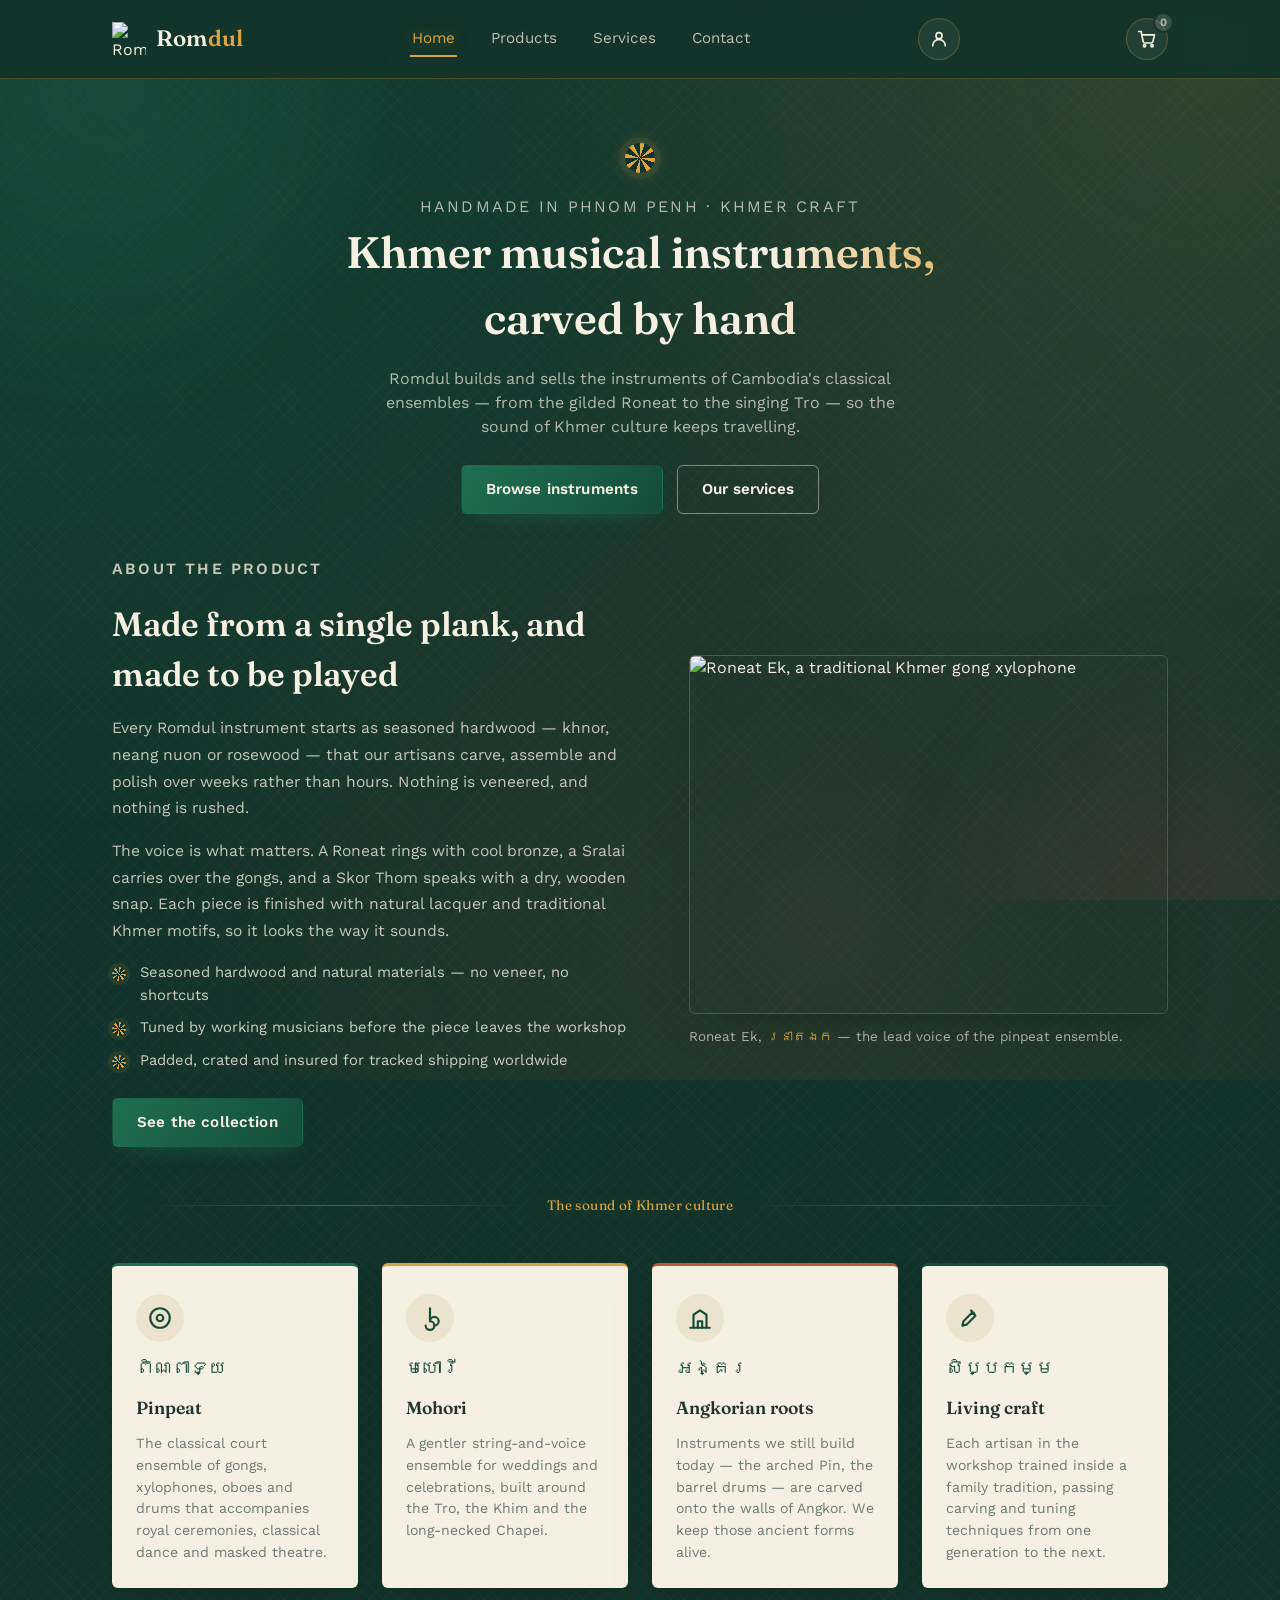
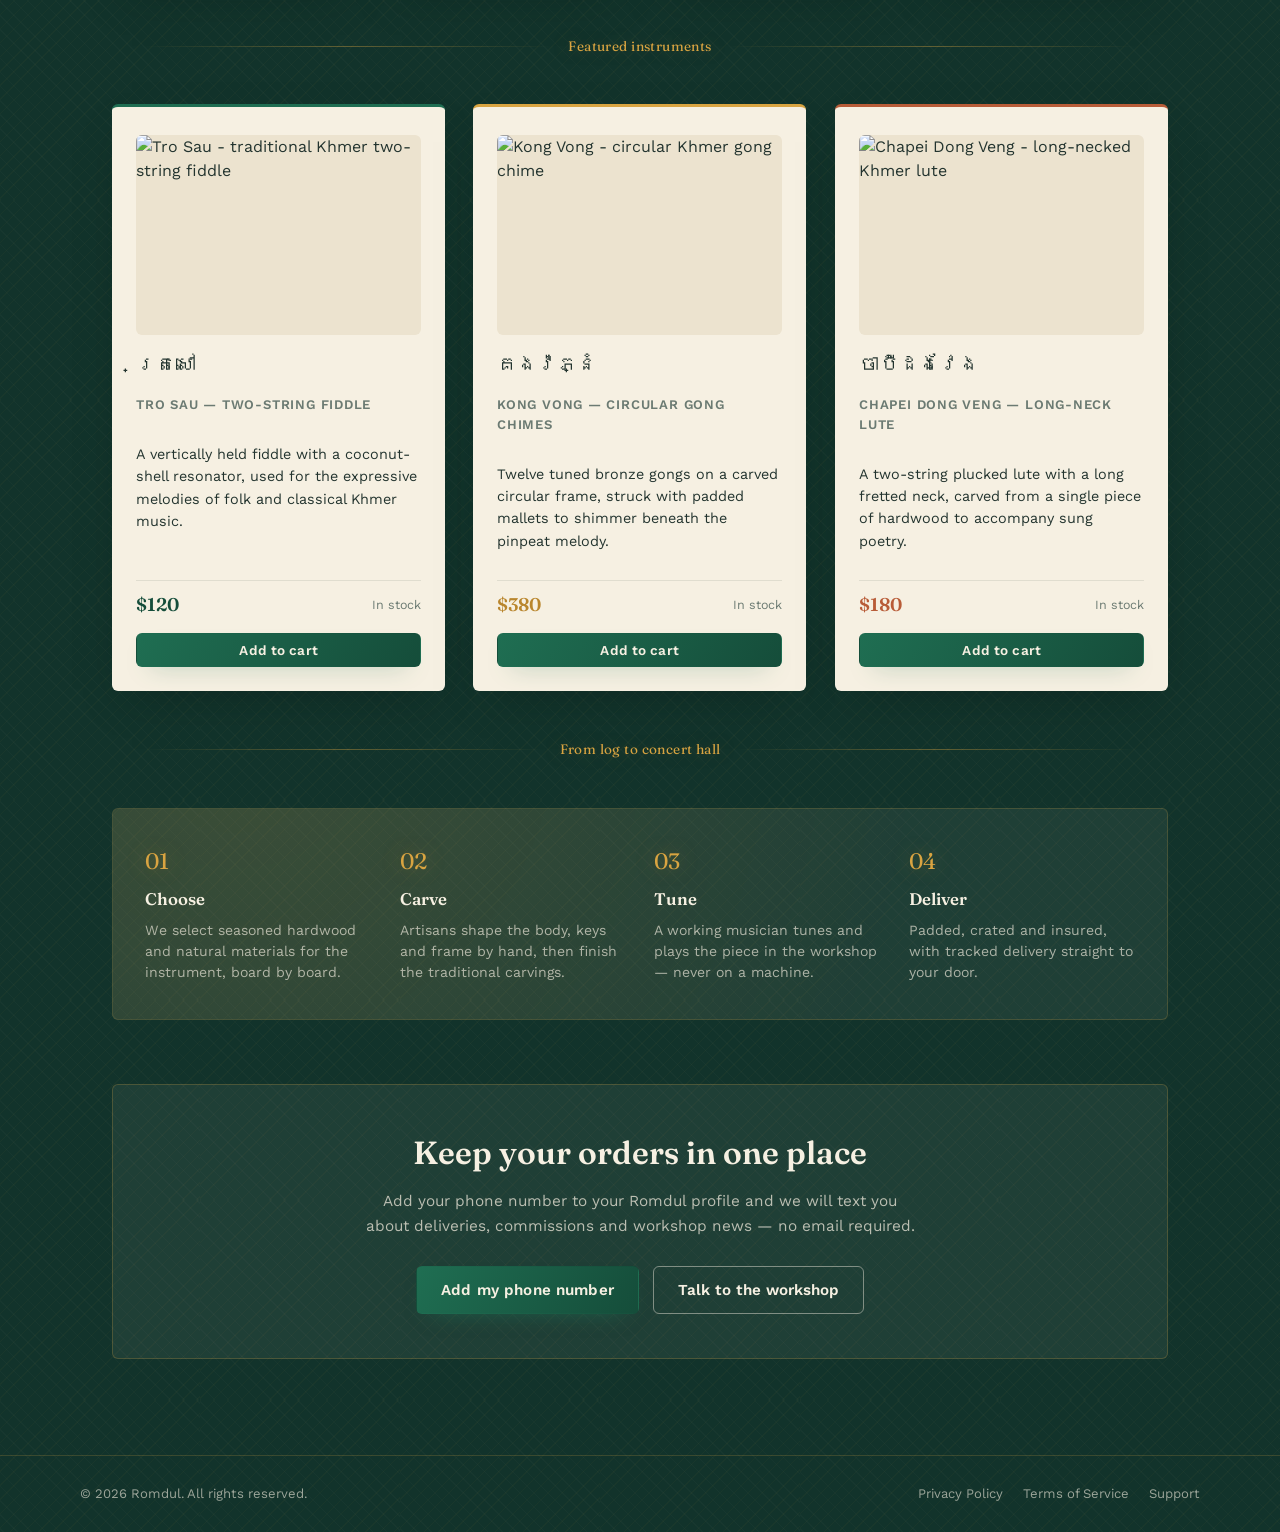
==== commit 5d76307f: "update feature code" ====
--- a/index.html
+++ b/index.html
@@ -3,18 +3,18 @@
 <head>
     <meta charset="UTF-8">
     <meta name="viewport" content="width=device-width, initial-scale=1.0">
-    <meta name="description" content="Romdul — Cambodian-inspired secure login and registration portal.">
-    <meta name="keywords" content="Romdul, login, register, Cambodia, Khmer, sign up, authentication">
+    <meta name="description" content="Romdul — handcrafted traditional Khmer musical instruments, made in Phnom Penh. Discover the sound of Cambodian culture.">
+    <meta name="keywords" content="Romdul, Khmer instruments, Cambodia, Khmer culture, Roneat, Tro, Chapei, pinpeat, handmade">
     <meta name="author" content="Romdul">
     <meta name="robots" content="index, follow">
     <meta name="theme-color" content="#000000">
     <meta property="og:type" content="website">
-    <meta property="og:title" content="Romdul — Login &amp; Register">
-    <meta property="og:description" content="Romdul secure login and registration portal.">
+    <meta property="og:title" content="Romdul — Handcrafted Khmer Instruments">
+    <meta property="og:description" content="Traditional Cambodian musical instruments, made by hand and rooted in Khmer culture.">
     <meta property="og:url" content="https://www.romdul.com/">
     <meta name="twitter:card" content="summary_large_image">
-    <meta name="twitter:title" content="Romdul — Login &amp; Register">
-    <title>Romdul — Login &amp; Register</title>
+    <meta name="twitter:title" content="Romdul — Handcrafted Khmer Instruments">
+    <title>Romdul — Handcrafted Khmer Instruments</title>
     <link rel="icon" type="image/x-icon" href="/favicon.ico">
     <link rel="preconnect" href="https://fonts.googleapis.com">
     <link rel="preconnect" href="https://fonts.gstatic.com" crossorigin>
@@ -61,69 +61,170 @@
             <a href="contact.html" class="nav-link">Contact</a>
         </nav>
     </header>
-    <main class="auth-container">
-        <div class="auth-wrapper">
-            <section class="auth-card login-card" id="login-card">
-                <div class="card-header">
-                    <h2>Welcome Back</h2>
-                    <p>Log in to your Romdul account</p>
-                </div>
-                <form class="auth-form" action="/login" method="POST">
-                    <div class="form-group">
-                        <label for="login-email">Email Address</label>
-                        <input type="email" id="login-email" name="email" placeholder="you@example.com" required autocomplete="email">
-                    </div>
-                    <div class="form-group">
-                        <label for="login-password">Password</label>
-                        <input type="password" id="login-password" name="password" placeholder="••••••••" required autocomplete="current-password">
-                    </div>
-                    <div class="form-options">
-                        <label class="checkbox-label">
-                            <input type="checkbox" name="remember">
-                            <span>Remember me</span>
-                        </label>
-                        <a href="#" class="forgot-link">Forgot password?</a>
-                    </div>
-                    <button type="submit" class="btn btn-primary btn-block">Log In</button>
-                </form>
-                <div class="card-footer">
-                    <p>Don't have an account? <a href="#register-card" class="switch-link">Register here</a></p>
-                </div>
-            </section>
-            <section class="auth-card register-card" id="register-card">
-                <div class="card-header">
-                    <h2>Create Account</h2>
-                    <p>Join Romdul today</p>
-                </div>
-                <form class="auth-form" action="/register" method="POST">
-                    <div class="form-group">
-                        <label for="register-name">Full Name</label>
-                        <input type="text" id="register-name" name="name" placeholder="John Doe" required autocomplete="name">
-                    </div>
-                    <div class="form-group">
-                        <label for="register-email">Email Address</label>
-                        <input type="email" id="register-email" name="email" placeholder="you@example.com" required autocomplete="email">
-                    </div>
-                    <div class="form-group">
-                        <label for="register-password">Password</label>
-                        <input type="password" id="register-password" name="password" placeholder="Create a strong password" required autocomplete="new-password" minlength="8">
-                    </div>
-                    <div class="form-group">
-                        <label for="register-confirm">Confirm Password</label>
-                        <input type="password" id="register-confirm" name="confirm_password" placeholder="Confirm your password" required autocomplete="new-password" minlength="8">
-                    </div>
-                    <div class="form-options">
-                        <label class="checkbox-label">
-                            <input type="checkbox" name="terms" required>
-                            <span>I agree to the <a href="#" class="terms-link">Terms &amp; Conditions</a></span>
-                        </label>
-                    </div>
-                    <button type="submit" class="btn btn-primary btn-block">Register</button>
-                </form>
-                <div class="card-footer">
-                    <p>Already have an account? <a href="#login-card" class="switch-link">Log in here</a></p>
-                </div>
-            </section>
+    <main>
+        <section class="page-hero">
+            <div class="page-hero-eyebrow-mark" aria-hidden="true"></div>
+            <p class="hero-kicker">Handmade in Phnom Penh &middot; Khmer craft</p>
+            <h1>Khmer musical instruments, carved by hand</h1>
+            <p>Romdul builds and sells the instruments of Cambodia's classical ensembles &mdash; from the gilded Roneat to the singing Tro &mdash; so the sound of Khmer culture keeps travelling.</p>
+            <div class="hero-actions">
+                <a class="btn btn-primary" href="products.html">Browse instruments</a>
+                <a class="btn btn-ghost" href="services.html">Our services</a>
+            </div>
+        </section>
+
+        <div class="home-container">
+
+            <section class="home-split">
+                <div class="home-split-copy">
+                    <p class="home-eyebrow">About the product</p>
+                    <h2>Made from a single plank, and made to be played</h2>
+                    <p>Every Romdul instrument starts as seasoned hardwood &mdash; khnor, neang nuon or rosewood &mdash; that our artisans carve, assemble and polish over weeks rather than hours. Nothing is veneered, and nothing is rushed.</p>
+                    <p>The voice is what matters. A Roneat rings with cool bronze, a Sralai carries over the gongs, and a Skor Thom speaks with a dry, wooden snap. Each piece is finished with natural lacquer and traditional Khmer motifs, so it looks the way it sounds.</p>
+                    <ul class="home-list">
+                        <li>Seasoned hardwood and natural materials &mdash; no veneer, no shortcuts</li>
+                        <li>Tuned by working musicians before the piece leaves the workshop</li>
+                        <li>Padded, crated and insured for tracked shipping worldwide</li>
+                    </ul>
+                    <a class="btn btn-primary" href="products.html">See the collection</a>
+                </div>
+                <figure class="home-split-media">
+                    <img src="roneat.png" alt="Roneat Ek, a traditional Khmer gong xylophone" loading="lazy">
+                    <figcaption>Roneat Ek, <span class="km">រនាតឯក</span> &mdash; the lead voice of the pinpeat ensemble.</figcaption>
+                </figure>
+            </section>
+
+            <div class="section-divider"><span>The sound of Khmer culture</span></div>
+
+            <section class="home-culture">
+                <article class="home-card">
+                    <div class="home-card-icon" aria-hidden="true">
+                        <svg viewBox="0 0 24 24" fill="none" stroke="currentColor" stroke-width="2" stroke-linecap="round" stroke-linejoin="round">
+                            <circle cx="12" cy="12" r="9"></circle>
+                            <circle cx="12" cy="12" r="3"></circle>
+                        </svg>
+                    </div>
+                    <p class="km">ពិណពាទ្យ</p>
+                    <h3>Pinpeat</h3>
+                    <p>The classical court ensemble of gongs, xylophones, oboes and drums that accompanies royal ceremonies, classical dance and masked theatre.</p>
+                </article>
+
+                <article class="home-card">
+                    <div class="home-card-icon" aria-hidden="true">
+                        <svg viewBox="0 0 24 24" fill="none" stroke="currentColor" stroke-width="2" stroke-linecap="round" stroke-linejoin="round">
+                            <path d="M12 3v12"></path>
+                            <path d="M8 19a4 4 0 1 0 4-4"></path>
+                            <path d="M16 19a4 4 0 1 0 -4-4"></path>
+                        </svg>
+                    </div>
+                    <p class="km">មហោរី</p>
+                    <h3>Mohori</h3>
+                    <p>A gentler string-and-voice ensemble for weddings and celebrations, built around the Tro, the Khim and the long-necked Chapei.</p>
+                </article>
+
+                <article class="home-card">
+                    <div class="home-card-icon" aria-hidden="true">
+                        <svg viewBox="0 0 24 24" fill="none" stroke="currentColor" stroke-width="2" stroke-linecap="round" stroke-linejoin="round">
+                            <path d="M3 21h18"></path>
+                            <path d="M6 21V9l6-4 6 4v12"></path>
+                            <path d="M10 21v-6h4v6"></path>
+                        </svg>
+                    </div>
+                    <p class="km">អង្គរ</p>
+                    <h3>Angkorian roots</h3>
+                    <p>Instruments we still build today &mdash; the arched Pin, the barrel drums &mdash; are carved onto the walls of Angkor. We keep those ancient forms alive.</p>
+                </article>
+
+                <article class="home-card">
+                    <div class="home-card-icon" aria-hidden="true">
+                        <svg viewBox="0 0 24 24" fill="none" stroke="currentColor" stroke-width="2" stroke-linecap="round" stroke-linejoin="round">
+                            <path d="M14 7l3 3-8 8-4 1 1-4 8-8z"></path>
+                            <path d="M13 5l3 3"></path>
+                        </svg>
+                    </div>
+                    <p class="km">សិប្បកម្ម</p>
+                    <h3>Living craft</h3>
+                    <p>Each artisan in the workshop trained inside a family tradition, passing carving and tuning techniques from one generation to the next.</p>
+                </article>
+            </section>
+
+            <div class="section-divider"><span>Featured instruments</span></div>
+
+            <div class="product-grid">
+                <article class="product-card">
+                    <div class="product-image-wrapper">
+                        <img src="tro.png" alt="Tro Sau - traditional Khmer two-string fiddle" class="product-image" loading="lazy">
+                    </div>
+                    <div class="product-name-km">ត្រសៅ</div>
+                    <div class="product-name-en">Tro Sau &mdash; Two-String Fiddle</div>
+                    <p class="product-desc">A vertically held fiddle with a coconut-shell resonator, used for the expressive melodies of folk and classical Khmer music.</p>
+                    <div class="product-footer">
+                        <span class="product-price">$120</span>
+                        <span class="product-stock">In stock</span>
+                    </div>
+                </article>
+
+                <article class="product-card">
+                    <div class="product-image-wrapper">
+                        <img src="kongvong.png" alt="Kong Vong - circular Khmer gong chime" class="product-image" loading="lazy">
+                    </div>
+                    <div class="product-name-km">គងវ៉ភ្នំ</div>
+                    <div class="product-name-en">Kong Vong &mdash; Circular Gong Chimes</div>
+                    <p class="product-desc">Twelve tuned bronze gongs on a carved circular frame, struck with padded mallets to shimmer beneath the pinpeat melody.</p>
+                    <div class="product-footer">
+                        <span class="product-price">$380</span>
+                        <span class="product-stock">In stock</span>
+                    </div>
+                </article>
+
+                <article class="product-card">
+                    <div class="product-image-wrapper">
+                        <img src="chapey.jpg" alt="Chapei Dong Veng - long-necked Khmer lute" class="product-image" loading="lazy">
+                    </div>
+                    <div class="product-name-km">ចាប៉ីដងវែង</div>
+                    <div class="product-name-en">Chapei Dong Veng &mdash; Long-Neck Lute</div>
+                    <p class="product-desc">A two-string plucked lute with a long fretted neck, carved from a single piece of hardwood to accompany sung poetry.</p>
+                    <div class="product-footer">
+                        <span class="product-price">$180</span>
+                        <span class="product-stock">In stock</span>
+                    </div>
+                </article>
+            </div>
+
+            <div class="section-divider"><span>From log to concert hall</span></div>
+
+            <section class="process-strip">
+                <div class="process-step">
+                    <span class="step-label">01</span>
+                    <h4>Choose</h4>
+                    <p>We select seasoned hardwood and natural materials for the instrument, board by board.</p>
+                </div>
+                <div class="process-step">
+                    <span class="step-label">02</span>
+                    <h4>Carve</h4>
+                    <p>Artisans shape the body, keys and frame by hand, then finish the traditional carvings.</p>
+                </div>
+                <div class="process-step">
+                    <span class="step-label">03</span>
+                    <h4>Tune</h4>
+                    <p>A working musician tunes and plays the piece in the workshop &mdash; never on a machine.</p>
+                </div>
+                <div class="process-step">
+                    <span class="step-label">04</span>
+                    <h4>Deliver</h4>
+                    <p>Padded, crated and insured, with tracked delivery straight to your door.</p>
+                </div>
+            </section>
+
+            <section class="home-cta">
+                <h2>Keep your orders in one place</h2>
+                <p>Add your phone number to your Romdul profile and we will text you about deliveries, commissions and workshop news &mdash; no email required.</p>
+                <div class="home-cta-actions">
+                    <button type="button" class="btn btn-primary" data-profile-open>Add my phone number</button>
+                    <a class="btn btn-ghost" href="contact.html">Talk to the workshop</a>
+                </div>
+            </section>
+
         </div>
     </main>
     <footer class="site-footer">
--- a/style.css
+++ b/style.css
@@ -2442,3 +2442,1291 @@
     opacity: 1;
   }
 }
+
+/* ============ SHOP: PRODUCT CARDS & CART BUTTON ============ */
+
+/* script.js turns every catalogue card into a link to its product page by
+   injecting one absolutely positioned anchor that stretches over the card. */
+.product-card-link {
+  position: absolute;
+  inset: 0;
+  z-index: 1;
+  border-radius: inherit;
+}
+
+.product-card-link:focus-visible {
+  outline: 2px solid var(--dul-yellow);
+  outline-offset: 3px;
+}
+
+/* The "add to cart" button sits above that link so it stays clickable. */
+.product-card-actions {
+  position: relative;
+  z-index: 2;
+}
+
+.product-card-actions .btn {
+  width: 100%;
+}
+
+.product-card-actions .btn.is-added {
+  background-image: linear-gradient(120deg, #43b581, #2f8f64);
+  box-shadow: 0 10px 24px -15px rgba(67, 181, 129, 0.95);
+}
+
+/* Cart button that script.js adds to the navbar on every page */
+.navbar-cart {
+  position: relative;
+  display: inline-flex;
+  align-items: center;
+  justify-content: center;
+  width: 42px;
+  height: 42px;
+  flex-shrink: 0;
+  border-radius: 50%;
+  color: var(--ivory);
+  background-color: rgba(246, 240, 226, 0.06);
+  border: 1px solid rgba(217, 164, 65, 0.3);
+  transition: color var(--transition), border-color var(--transition),
+    background-color var(--transition),
+    transform 0.28s cubic-bezier(0.22, 1, 0.36, 1);
+}
+
+.navbar-cart svg {
+  width: 20px;
+  height: 20px;
+}
+
+.navbar-cart:hover,
+.navbar-cart:focus-visible {
+  color: var(--dul-yellow);
+  border-color: var(--dul-yellow);
+  background-color: rgba(217, 164, 65, 0.12);
+  transform: translateY(-1px);
+}
+
+.navbar-cart-count {
+  position: absolute;
+  top: -7px;
+  right: -7px;
+  min-width: 21px;
+  height: 21px;
+  padding: 0 5px;
+  border-radius: 999px;
+  font-family: var(--font);
+  font-size: 0.7rem;
+  font-weight: 700;
+  line-height: 17px;
+  text-align: center;
+  color: var(--ink-soft);
+  background-color: var(--dul-yellow);
+  border: 2px solid rgba(18, 51, 43, 0.95);
+}
+
+.navbar-cart:not(.has-items) .navbar-cart-count {
+  color: rgba(246, 240, 226, 0.6);
+  background-color: rgba(246, 240, 226, 0.14);
+}
+
+/* ---------- Breadcrumb ---------- */
+
+.breadcrumb {
+  display: flex;
+  flex-wrap: wrap;
+  align-items: center;
+  gap: 8px;
+  margin-bottom: 26px;
+  font-size: 0.85rem;
+  color: rgba(246, 240, 226, 0.6);
+}
+
+.breadcrumb a {
+  color: var(--dul-yellow);
+  transition: color var(--transition);
+}
+
+.breadcrumb a:hover {
+  color: var(--ivory);
+  text-decoration: underline;
+}
+
+.breadcrumb-sep {
+  color: rgba(246, 240, 226, 0.3);
+}
+
+.breadcrumb [data-pd-crumb] {
+  color: rgba(246, 240, 226, 0.85);
+}
+
+/* ---------- Product detail ---------- */
+
+.product-detail-container {
+  max-width: 1120px;
+  margin: 0 auto;
+  padding: 8px 32px 96px;
+}
+
+.product-detail {
+  display: grid;
+  grid-template-columns: minmax(0, 1.05fr) minmax(0, 1fr);
+  gap: 44px;
+  align-items: start;
+  background-color: var(--ivory);
+  color: var(--ink-text);
+  border-radius: var(--radius);
+  padding: 32px;
+  box-shadow: var(--shadow-card);
+  border-top: 3px solid var(--rom-green);
+}
+
+.product-detail-image-frame {
+  border-radius: var(--radius);
+  overflow: hidden;
+  background-color: var(--ivory-dim);
+  aspect-ratio: 4 / 3;
+}
+
+.product-detail-image {
+  display: block;
+  width: 100%;
+  height: 100%;
+  object-fit: cover;
+}
+
+.product-detail-meta {
+  display: flex;
+  flex-wrap: wrap;
+  align-items: center;
+  gap: 12px;
+  margin-bottom: 16px;
+}
+
+.product-detail-price {
+  font-family: var(--font-display);
+  font-size: 1.9rem;
+  font-weight: 700;
+  color: var(--rom-green-dark);
+}
+
+.product-detail-stock {
+  font-size: 0.72rem;
+  font-weight: 600;
+  letter-spacing: 0.06em;
+  text-transform: uppercase;
+  color: var(--rom-green-dark);
+  background-color: rgba(31, 110, 82, 0.12);
+  border: 1px solid rgba(31, 110, 82, 0.3);
+  border-radius: 999px;
+  padding: 5px 12px;
+}
+
+.product-detail-title {
+  margin: 4px 0 12px;
+  font-size: clamp(1.45rem, 3vw, 2rem);
+  line-height: 1.18;
+  color: var(--ink-text);
+}
+
+.product-detail-desc {
+  margin-bottom: 18px;
+  font-size: 0.95rem;
+  line-height: 1.65;
+  color: var(--ink-text);
+}
+
+.product-detail-highlights {
+  list-style: none;
+  margin: 0 0 26px;
+  padding: 0;
+  display: flex;
+  flex-direction: column;
+  gap: 10px;
+}
+
+.product-detail-highlights li {
+  position: relative;
+  padding-left: 26px;
+  font-size: 0.9rem;
+  line-height: 1.5;
+}
+
+.product-detail-highlights li::before {
+  content: "";
+  position: absolute;
+  left: 0;
+  top: 7px;
+  width: 8px;
+  height: 8px;
+  border-radius: 50%;
+  background-color: var(--dul-yellow);
+  box-shadow: 0 0 0 3px rgba(217, 164, 65, 0.25);
+}
+
+/* ---------- Quantity stepper (+1 / -1) ---------- */
+
+.quantity-row {
+  display: flex;
+  flex-wrap: wrap;
+  align-items: center;
+  gap: 14px;
+  margin-bottom: 22px;
+}
+
+.quantity-label {
+  font-size: 0.85rem;
+  font-weight: 600;
+  color: var(--ink-text);
+}
+
+.quantity-stepper {
+  display: inline-flex;
+  align-items: center;
+  overflow: hidden;
+  border: 1px solid rgba(35, 52, 47, 0.18);
+  border-radius: var(--radius);
+  background-color: #ffffff;
+}
+
+.qty-btn {
+  display: inline-flex;
+  align-items: center;
+  justify-content: center;
+  width: 40px;
+  height: 42px;
+  font-family: var(--font);
+  font-size: 1.1rem;
+  font-weight: 600;
+  color: var(--rom-green-dark);
+  background-color: transparent;
+  border: none;
+  cursor: pointer;
+  transition: background-color var(--transition), color var(--transition);
+}
+
+.qty-btn:hover {
+  background-color: rgba(31, 110, 82, 0.1);
+  color: var(--rom-green);
+}
+
+.qty-input {
+  width: 56px;
+  height: 42px;
+  text-align: center;
+  font-family: var(--font);
+  font-size: 0.95rem;
+  font-weight: 600;
+  color: var(--ink-text);
+  background-color: transparent;
+  border: none;
+  border-left: 1px solid rgba(35, 52, 47, 0.12);
+  border-right: 1px solid rgba(35, 52, 47, 0.12);
+  -moz-appearance: textfield;
+}
+
+.qty-input::-webkit-outer-spin-button,
+.qty-input::-webkit-inner-spin-button {
+  -webkit-appearance: none;
+  margin: 0;
+}
+
+.qty-input:focus {
+  outline: none;
+  background-color: rgba(217, 164, 65, 0.1);
+}
+
+.quantity-hint {
+  font-size: 0.78rem;
+  color: var(--muted-text);
+}
+
+/* ---------- Detail actions / totals ---------- */
+
+.product-detail-actions {
+  display: flex;
+  flex-wrap: wrap;
+  gap: 14px;
+  margin-bottom: 20px;
+}
+
+.product-detail-actions .btn {
+  flex: 1 1 auto;
+}
+
+.btn-outline {
+  background-color: transparent;
+  color: var(--rom-green-dark);
+  border-color: rgba(31, 110, 82, 0.45);
+}
+
+.btn-outline:hover {
+  background-color: rgba(31, 110, 82, 0.1);
+  border-color: var(--rom-green);
+  color: var(--rom-green);
+}
+
+.product-detail-total-row {
+  display: flex;
+  align-items: center;
+  justify-content: space-between;
+  gap: 12px;
+  margin-bottom: 18px;
+  padding: 14px 16px;
+  border-radius: var(--radius);
+  background-color: var(--ivory-dim);
+  border: 1px dashed rgba(35, 52, 47, 0.2);
+}
+
+.product-detail-total-row span {
+  font-size: 0.85rem;
+  color: var(--muted-text);
+}
+
+.product-detail-total-row strong {
+  font-family: var(--font-display);
+  font-size: 1.3rem;
+  color: var(--rom-green-dark);
+}
+
+.product-detail-note {
+  margin: 0;
+  font-size: 0.82rem;
+  line-height: 1.55;
+  color: var(--muted-text);
+}
+
+.product-missing {
+  padding: 20px 22px;
+  border-radius: var(--radius);
+  background-color: rgba(246, 240, 226, 0.06);
+  border: 1px solid rgba(217, 164, 65, 0.3);
+  color: var(--ivory);
+  font-size: 0.92rem;
+}
+
+.product-missing a {
+  color: var(--dul-yellow);
+  text-decoration: underline;
+}
+
+/* ============ CART & CHECKOUT ============ */
+
+.cart-container {
+  max-width: 1120px;
+  margin: 0 auto;
+  padding: 8px 32px 96px;
+}
+
+.cart-layout {
+  display: grid;
+  grid-template-columns: minmax(0, 1.35fr) minmax(0, 0.85fr);
+  gap: 40px;
+  align-items: start;
+}
+
+.cart-main {
+  display: flex;
+  flex-direction: column;
+  gap: 28px;
+}
+
+.cart-panel {
+  background-color: var(--ivory);
+  color: var(--ink-text);
+  border-radius: var(--radius);
+  padding: 32px 30px;
+  box-shadow: var(--shadow-card);
+  border-top: 3px solid var(--rom-green);
+}
+
+.cart-panel h2 {
+  font-size: 1.35rem;
+  color: var(--ink-text);
+  margin-bottom: 6px;
+}
+
+.cart-panel-note {
+  margin: 0 0 24px;
+  font-size: 0.88rem;
+  line-height: 1.55;
+  color: var(--muted-text);
+}
+
+.cart-items {
+  display: flex;
+  flex-direction: column;
+  gap: 18px;
+}
+
+.cart-item {
+  display: grid;
+  grid-template-columns: 96px minmax(0, 1fr) auto;
+  gap: 18px;
+  align-items: center;
+  padding: 16px;
+  border: 1px solid rgba(35, 52, 47, 0.12);
+  border-radius: var(--radius);
+  background-color: #ffffff;
+}
+
+.cart-item-media {
+  width: 96px;
+  height: 76px;
+  border-radius: var(--radius);
+  overflow: hidden;
+  background-color: var(--ivory-dim);
+}
+
+.cart-item-media img {
+  display: block;
+  width: 100%;
+  height: 100%;
+  object-fit: cover;
+}
+
+.cart-item-name-km {
+  font-family: var(--font-display);
+  font-size: 1.05rem;
+  color: var(--ink-text);
+}
+
+.cart-item-name-en {
+  display: inline-block;
+  margin: 2px 0 6px;
+  font-size: 0.78rem;
+  font-weight: 600;
+  letter-spacing: 0.05em;
+  text-transform: uppercase;
+  color: var(--dul-yellow-dark);
+  transition: color var(--transition);
+}
+
+.cart-item-name-en:hover {
+  color: var(--rom-green);
+  text-decoration: underline;
+}
+
+.cart-item-price {
+  font-size: 0.85rem;
+  color: var(--muted-text);
+}
+
+.cart-item-controls {
+  display: flex;
+  flex-direction: column;
+  align-items: flex-end;
+  gap: 8px;
+}
+
+.quantity-stepper-small .qty-btn {
+  width: 32px;
+  height: 34px;
+  font-size: 0.95rem;
+}
+
+.quantity-stepper-small .qty-input {
+  width: 46px;
+  height: 34px;
+  font-size: 0.88rem;
+}
+
+.cart-item-total {
+  font-family: var(--font-display);
+  font-size: 1.05rem;
+  font-weight: 600;
+  color: var(--rom-green-dark);
+}
+
+.cart-item-remove {
+  padding: 0;
+  font-family: var(--font);
+  font-size: 0.78rem;
+  font-weight: 600;
+  color: var(--clay);
+  background: none;
+  border: none;
+  cursor: pointer;
+  transition: color var(--transition);
+}
+
+.cart-item-remove:hover {
+  color: var(--rom-green-dark);
+  text-decoration: underline;
+}
+
+/* ---------- Order summary ---------- */
+
+.cart-side {
+  position: sticky;
+  top: 96px;
+}
+
+.order-summary {
+  background-color: var(--ivory);
+  color: var(--ink-text);
+  border-radius: var(--radius);
+  padding: 30px 28px;
+  box-shadow: var(--shadow-card);
+  border-top: 3px solid var(--dul-yellow);
+}
+
+.order-summary h2 {
+  font-size: 1.25rem;
+  color: var(--ink-text);
+  margin-bottom: 20px;
+}
+
+.summary-rows {
+  display: flex;
+  flex-direction: column;
+  gap: 12px;
+  padding-bottom: 18px;
+  margin-bottom: 20px;
+  border-bottom: 1px solid rgba(35, 52, 47, 0.12);
+}
+
+.summary-line {
+  display: flex;
+  align-items: center;
+  justify-content: space-between;
+  gap: 12px;
+  font-size: 0.9rem;
+  color: var(--ink-text);
+}
+
+.summary-line span:last-child {
+  font-weight: 600;
+}
+
+.summary-line-total {
+  padding-top: 12px;
+  border-top: 1px dashed rgba(35, 52, 47, 0.18);
+  font-family: var(--font-display);
+  font-size: 1.2rem;
+  font-weight: 700;
+}
+
+.summary-line-total span,
+.summary-line-total span:last-child {
+  color: var(--rom-green-dark);
+}
+
+.summary-note {
+  margin: 14px 0 0;
+  font-size: 0.78rem;
+  line-height: 1.5;
+  color: var(--muted-text);
+}
+
+/* ---------- Empty cart ---------- */
+
+.cart-empty {
+  padding: 72px 32px;
+  text-align: center;
+  border-radius: var(--radius);
+  background-color: rgba(246, 240, 226, 0.06);
+  border: 1px dashed rgba(217, 164, 65, 0.35);
+}
+
+.cart-empty h2 {
+  font-size: 1.5rem;
+  color: var(--ivory);
+  margin-bottom: 10px;
+}
+
+.cart-empty p {
+  margin-bottom: 26px;
+  color: rgba(246, 240, 226, 0.72);
+}
+
+/* ---------- Order confirmation ---------- */
+
+.order-confirmation {
+  margin-top: 40px;
+  background-color: var(--ivory);
+  color: var(--ink-text);
+  border-radius: var(--radius);
+  padding: 36px 34px;
+  box-shadow: var(--shadow-card);
+  border-top: 3px solid #43b581;
+}
+
+.order-confirmation h2 {
+  font-size: 1.4rem;
+  color: var(--rom-green-dark);
+  margin-bottom: 10px;
+}
+
+.order-confirmation-number {
+  margin-bottom: 22px;
+  font-size: 0.92rem;
+  color: var(--muted-text);
+}
+
+.order-confirmation-number strong {
+  color: var(--ink-text);
+}
+
+.order-confirmation-rows {
+  display: flex;
+  flex-direction: column;
+  gap: 10px;
+  margin-bottom: 22px;
+}
+
+.order-confirmation-line {
+  display: flex;
+  align-items: center;
+  justify-content: space-between;
+  gap: 16px;
+  padding-bottom: 10px;
+  font-size: 0.88rem;
+  border-bottom: 1px solid rgba(35, 52, 47, 0.1);
+}
+
+.order-confirmation-line strong {
+  font-weight: 600;
+}
+
+.order-confirmation-note {
+  margin-bottom: 22px;
+  font-size: 0.82rem;
+  line-height: 1.55;
+  color: var(--muted-text);
+}
+
+/* ---------- Responsive ---------- */
+
+@media (max-width: 900px) {
+  .product-detail {
+    grid-template-columns: 1fr;
+    gap: 28px;
+  }
+
+  .cart-layout {
+    grid-template-columns: 1fr;
+    gap: 28px;
+  }
+
+  .cart-side {
+    position: static;
+  }
+}
+
+@media (max-width: 600px) {
+  .cart-item {
+    grid-template-columns: 76px minmax(0, 1fr);
+  }
+
+  .cart-item-media {
+    width: 76px;
+    height: 66px;
+  }
+
+  .cart-item-controls {
+    grid-column: 1 / -1;
+    flex-direction: row;
+    align-items: center;
+    justify-content: space-between;
+    width: 100%;
+    padding-top: 12px;
+    border-top: 1px solid rgba(35, 52, 47, 0.1);
+  }
+
+  .product-detail-actions .btn {
+    flex: 1 1 100%;
+  }
+}
+
+@media (max-width: 480px) {
+  .product-detail-container,
+  .cart-container {
+    padding: 8px 20px 64px;
+  }
+
+  .product-detail,
+  .cart-panel,
+  .order-summary,
+  .order-confirmation {
+    padding: 24px 20px;
+  }
+
+  .cart-empty {
+    padding: 48px 20px;
+  }
+}
+
+@media (prefers-reduced-motion: reduce) {
+  .navbar-cart:hover,
+  .navbar-cart:focus-visible {
+    transform: none;
+  }
+}
+
+/* End of shop styles. */
+
+/* ============================================================================
+   HOME — PRODUCT & KHMER INTRODUCTION
+   ============================================================================ */
+
+.home-container {
+  max-width: 1120px;
+  margin: 0 auto;
+  padding: 8px 32px 96px;
+}
+
+.hero-kicker {
+  margin: 0 auto 14px;
+  font-size: 0.8rem;
+  letter-spacing: 0.14em;
+  text-transform: uppercase;
+  color: var(--dul-yellow);
+}
+
+.hero-actions,
+.home-cta-actions {
+  display: flex;
+  flex-wrap: wrap;
+  justify-content: center;
+  gap: 14px;
+  margin-top: 26px;
+}
+
+.btn-ghost {
+  background-color: transparent;
+  color: var(--ivory);
+  border-color: rgba(246, 240, 226, 0.45);
+}
+
+.btn-ghost:hover {
+  background-color: rgba(246, 240, 226, 0.12);
+  border-color: var(--dul-yellow);
+  color: var(--dul-yellow);
+}
+
+.home-split {
+  display: grid;
+  grid-template-columns: minmax(0, 1.05fr) minmax(0, 0.95fr);
+  gap: 48px;
+  align-items: center;
+  margin-top: 26px;
+}
+
+.home-eyebrow {
+  margin: 0 0 12px;
+  font-size: 0.78rem;
+  font-weight: 600;
+  letter-spacing: 0.14em;
+  text-transform: uppercase;
+  color: var(--dul-yellow);
+}
+
+.home-split-copy h2 {
+  margin: 0 0 16px;
+  font-size: clamp(1.6rem, 3vw, 2.1rem);
+  color: var(--ivory);
+}
+
+.home-split-copy p {
+  margin: 0 0 16px;
+  font-size: 0.98rem;
+  line-height: 1.7;
+  color: rgba(246, 240, 226, 0.78);
+}
+
+.home-list {
+  list-style: none;
+  display: flex;
+  flex-direction: column;
+  gap: 10px;
+  margin: 0 0 26px;
+  padding: 0;
+}
+
+.home-list li {
+  position: relative;
+  padding-left: 28px;
+  font-size: 0.92rem;
+  line-height: 1.55;
+  color: rgba(246, 240, 226, 0.82);
+}
+
+.home-list li::before {
+  content: "";
+  position: absolute;
+  left: 0;
+  top: 0.42em;
+  width: 14px;
+  height: 14px;
+  border-radius: 50%;
+  background-color: var(--ink);
+  background-image: repeating-conic-gradient(
+    var(--dul-yellow) 0deg 18deg,
+    transparent 18deg 45deg
+  );
+  box-shadow: 0 0 0 4px rgba(217, 164, 65, 0.1);
+}
+
+.home-split-media {
+  margin: 0;
+}
+
+.home-split-media img {
+  width: 100%;
+  aspect-ratio: 4 / 3;
+  object-fit: cover;
+  border-radius: var(--radius);
+  border: 1px solid rgba(217, 164, 65, 0.28);
+  box-shadow: var(--shadow-card);
+}
+
+.home-split-media figcaption {
+  margin-top: 12px;
+  font-size: 0.84rem;
+  color: rgba(246, 240, 226, 0.65);
+}
+
+.home-split-media .km {
+  font-family: var(--font-display);
+  color: var(--dul-yellow);
+}
+
+.home-culture {
+  display: grid;
+  grid-template-columns: repeat(auto-fit, minmax(230px, 1fr));
+  gap: 24px;
+}
+
+.home-card {
+  position: relative;
+  display: flex;
+  flex-direction: column;
+  gap: 12px;
+  padding: 28px 24px 24px;
+  border-radius: var(--radius);
+  border-top: 3px solid var(--rom-green);
+  background-color: var(--ivory);
+  color: var(--ink-text);
+  box-shadow: var(--shadow-card);
+  transition: transform 0.45s cubic-bezier(0.22, 1, 0.36, 1),
+    box-shadow 0.45s ease;
+}
+
+.home-card:nth-child(4n + 2) {
+  border-top-color: var(--dul-yellow);
+}
+
+.home-card:nth-child(4n + 3) {
+  border-top-color: var(--clay);
+}
+
+.home-card:nth-child(4n) {
+  border-top-color: var(--rom-green-dark);
+}
+
+.home-card:hover {
+  transform: translateY(-6px);
+  box-shadow: 0 30px 60px -26px rgba(10, 30, 22, 0.75),
+    0 0 0 1px rgba(217, 164, 65, 0.35);
+}
+
+.home-card-icon {
+  width: 48px;
+  height: 48px;
+  display: flex;
+  align-items: center;
+  justify-content: center;
+  border-radius: 50%;
+  background-color: var(--ivory-dim);
+  color: var(--rom-green-dark);
+}
+
+.home-card-icon svg {
+  width: 26px;
+  height: 26px;
+}
+
+.home-card .km {
+  margin: 0;
+  font-family: var(--font-display);
+  font-size: 1.15rem;
+  color: var(--rom-green-dark);
+}
+
+.home-card h3 {
+  margin: 0;
+  font-size: 1.1rem;
+  color: var(--ink-text);
+}
+
+.home-card p {
+  margin: 0;
+  font-size: 0.88rem;
+  line-height: 1.55;
+  color: var(--muted-text);
+}
+
+.home-cta {
+  position: relative;
+  overflow: hidden;
+  margin-top: 64px;
+  padding: 44px 36px;
+  border-radius: var(--radius);
+  border: 1px solid rgba(217, 164, 65, 0.24);
+  background-color: rgba(246, 240, 226, 0.06);
+  text-align: center;
+}
+
+.home-cta h2 {
+  margin: 0 0 12px;
+  font-size: clamp(1.5rem, 3vw, 2rem);
+  color: var(--ivory);
+}
+
+.home-cta p {
+  max-width: 560px;
+  margin: 0 auto;
+  font-size: 0.96rem;
+  line-height: 1.65;
+  color: rgba(246, 240, 226, 0.72);
+}
+
+/* ============================================================================
+   PROFILE — navbar button + phone-number dialog
+   ============================================================================ */
+
+.navbar-profile {
+  position: relative;
+  display: inline-flex;
+  align-items: center;
+  justify-content: center;
+  width: 42px;
+  height: 42px;
+  flex-shrink: 0;
+  border-radius: 50%;
+  color: var(--ivory);
+  background-color: rgba(246, 240, 226, 0.06);
+  border: 1px solid rgba(217, 164, 65, 0.3);
+  cursor: pointer;
+  transition: color var(--transition), border-color var(--transition),
+    background-color var(--transition),
+    transform 0.28s cubic-bezier(0.22, 1, 0.36, 1);
+}
+
+.navbar-profile svg {
+  width: 20px;
+  height: 20px;
+}
+
+.navbar-profile:hover,
+.navbar-profile:focus-visible {
+  color: var(--dul-yellow);
+  border-color: var(--dul-yellow);
+  background-color: rgba(217, 164, 65, 0.12);
+  transform: translateY(-1px);
+}
+
+.navbar-profile-dot {
+  position: absolute;
+  top: -3px;
+  right: -3px;
+  width: 11px;
+  height: 11px;
+  border-radius: 50%;
+  background-color: var(--dul-yellow);
+  border: 2px solid rgba(18, 51, 43, 0.95);
+  transform: scale(0);
+  transition: transform 0.3s cubic-bezier(0.22, 1, 0.36, 1);
+}
+
+.navbar-profile.has-profile .navbar-profile-dot {
+  transform: scale(1);
+}
+
+/* ---------- Overlay & modal ---------- */
+
+.profile-overlay {
+  position: fixed;
+  inset: 0;
+  z-index: 60;
+  display: flex;
+  align-items: center;
+  justify-content: center;
+  padding: 24px;
+}
+
+.profile-overlay[hidden] {
+  display: none;
+}
+
+body.profile-open {
+  overflow: hidden;
+}
+
+.profile-backdrop {
+  position: absolute;
+  inset: 0;
+  background-color: rgba(9, 26, 20, 0.68);
+  backdrop-filter: blur(3px);
+  opacity: 0;
+  transition: opacity 0.36s ease;
+}
+
+.profile-overlay.is-open .profile-backdrop {
+  opacity: 1;
+}
+
+.profile-modal {
+  position: relative;
+  width: 100%;
+  max-width: 430px;
+  padding: 34px 32px 30px;
+  border-radius: var(--radius);
+  border-top: 3px solid var(--rom-green);
+  background-color: var(--ivory);
+  color: var(--ink-text);
+  box-shadow: var(--shadow-card);
+  opacity: 0;
+  transform: translateY(26px) scale(0.95);
+  transition: opacity 0.42s cubic-bezier(0.22, 1, 0.36, 1),
+    transform 0.42s cubic-bezier(0.22, 1, 0.36, 1);
+}
+
+.profile-overlay.is-open .profile-modal {
+  opacity: 1;
+  transform: translateY(0) scale(1);
+}
+
+/* The dialog's children rise one after another for a deliberate feel. */
+.profile-head,
+.profile-lead,
+.profile-form .form-group,
+.profile-form .btn {
+  opacity: 0;
+  transform: translateY(14px);
+  transition: opacity 0.5s cubic-bezier(0.22, 1, 0.36, 1),
+    transform 0.5s cubic-bezier(0.22, 1, 0.36, 1);
+}
+
+.profile-overlay.is-open .profile-head,
+.profile-overlay.is-open .profile-lead,
+.profile-overlay.is-open .profile-form .btn {
+  opacity: 1;
+  transform: translateY(0);
+}
+
+.profile-overlay.is-open .profile-head {
+  transition-delay: 0.07s;
+}
+
+.profile-overlay.is-open .profile-lead {
+  transition-delay: 0.13s;
+}
+
+.profile-overlay.is-open .profile-form .form-group:nth-child(1) {
+  opacity: 1;
+  transform: translateY(0);
+  transition-delay: 0.19s;
+}
+
+.profile-overlay.is-open .profile-form .form-group:nth-child(2) {
+  opacity: 1;
+  transform: translateY(0);
+  transition-delay: 0.25s;
+}
+
+.profile-overlay.is-open .profile-form .btn {
+  transition-delay: 0.31s;
+}
+
+.profile-close {
+  position: absolute;
+  top: 14px;
+  right: 14px;
+  width: 34px;
+  height: 34px;
+  display: inline-flex;
+  align-items: center;
+  justify-content: center;
+  padding: 0;
+  border: 1px solid transparent;
+  border-radius: 50%;
+  background: none;
+  color: var(--muted-text);
+  cursor: pointer;
+  transition: color var(--transition), background-color var(--transition),
+    transform 0.32s cubic-bezier(0.22, 1, 0.36, 1);
+}
+
+.profile-close:hover,
+.profile-close:focus-visible {
+  color: var(--clay);
+  background-color: rgba(184, 92, 56, 0.12);
+  transform: rotate(90deg);
+}
+
+.profile-close svg {
+  width: 18px;
+  height: 18px;
+}
+
+.profile-head {
+  display: flex;
+  align-items: center;
+  gap: 14px;
+  margin-bottom: 18px;
+}
+
+.profile-avatar {
+  width: 50px;
+  height: 50px;
+  display: flex;
+  align-items: center;
+  justify-content: center;
+  flex-shrink: 0;
+  border-radius: 50%;
+  color: var(--ivory);
+  background-image: linear-gradient(135deg, var(--rom-green), var(--rom-green-dark));
+  box-shadow: 0 10px 22px -14px rgba(31, 110, 82, 0.95);
+}
+
+.profile-avatar svg {
+  width: 26px;
+  height: 26px;
+}
+
+.profile-head h2 {
+  margin: 0;
+  font-size: 1.4rem;
+  color: var(--ink-text);
+}
+
+.profile-eyebrow {
+  margin: 0 0 2px;
+  font-size: 0.72rem;
+  font-weight: 600;
+  letter-spacing: 0.12em;
+  text-transform: uppercase;
+  color: var(--dul-yellow-dark);
+}
+
+.profile-lead {
+  margin: 0 0 20px;
+  font-size: 0.9rem;
+  line-height: 1.6;
+  color: var(--muted-text);
+}
+
+.field-hint {
+  font-weight: 400;
+  color: var(--muted-text);
+}
+
+.profile-form[hidden],
+.profile-success[hidden] {
+  display: none;
+}
+
+/* ---------- Saved state ---------- */
+
+.profile-success {
+  display: flex;
+  flex-direction: column;
+  align-items: center;
+  gap: 14px;
+  padding: 18px 0 6px;
+  text-align: center;
+  animation: fade-up 0.5s cubic-bezier(0.22, 1, 0.36, 1) both;
+}
+
+.profile-success p {
+  margin: 0;
+  font-family: var(--font-display);
+  font-size: 1.05rem;
+  color: var(--rom-green-dark);
+}
+
+.profile-check {
+  width: 62px;
+  height: 62px;
+  display: flex;
+  align-items: center;
+  justify-content: center;
+  border-radius: 50%;
+  color: var(--ivory);
+  background-image: linear-gradient(135deg, var(--rom-green), var(--rom-green-dark));
+  box-shadow: 0 0 0 8px rgba(31, 110, 82, 0.12),
+    0 14px 30px -18px rgba(31, 110, 82, 0.95);
+  animation: pop-in 0.55s cubic-bezier(0.22, 1, 0.36, 1) both;
+}
+
+.profile-check svg {
+  width: 30px;
+  height: 30px;
+  stroke-dasharray: 30;
+  stroke-dashoffset: 30;
+  animation: draw-check 0.5s 0.18s ease forwards;
+}
+
+@keyframes draw-check {
+  to {
+    stroke-dashoffset: 0;
+  }
+}
+
+/* ---------- Responsive & motion ---------- */
+
+@media (max-width: 860px) {
+  .home-split {
+    grid-template-columns: 1fr;
+    gap: 34px;
+  }
+}
+
+@media (max-width: 480px) {
+  .home-container {
+    padding: 8px 20px 64px;
+  }
+
+  .home-cta {
+    padding: 34px 22px;
+  }
+
+  .profile-overlay {
+    padding: 14px;
+  }
+
+  .profile-modal {
+    padding: 28px 22px 24px;
+  }
+}
+
+@media (prefers-reduced-motion: reduce) {
+  .home-card:hover,
+  .navbar-profile:hover,
+  .navbar-profile:focus-visible,
+  .profile-close:hover,
+  .profile-close:focus-visible {
+    transform: none;
+  }
+
+  .profile-modal,
+  .profile-backdrop,
+  .profile-head,
+  .profile-lead,
+  .profile-form .form-group,
+  .profile-form .btn {
+    transition: none;
+  }
+
+  .profile-check,
+  .profile-check svg,
+  .profile-success {
+    animation: none;
+  }
+
+  .profile-check svg {
+    stroke-dashoffset: 0;
+  }
+}
+
+/* End of home & profile styles. */
